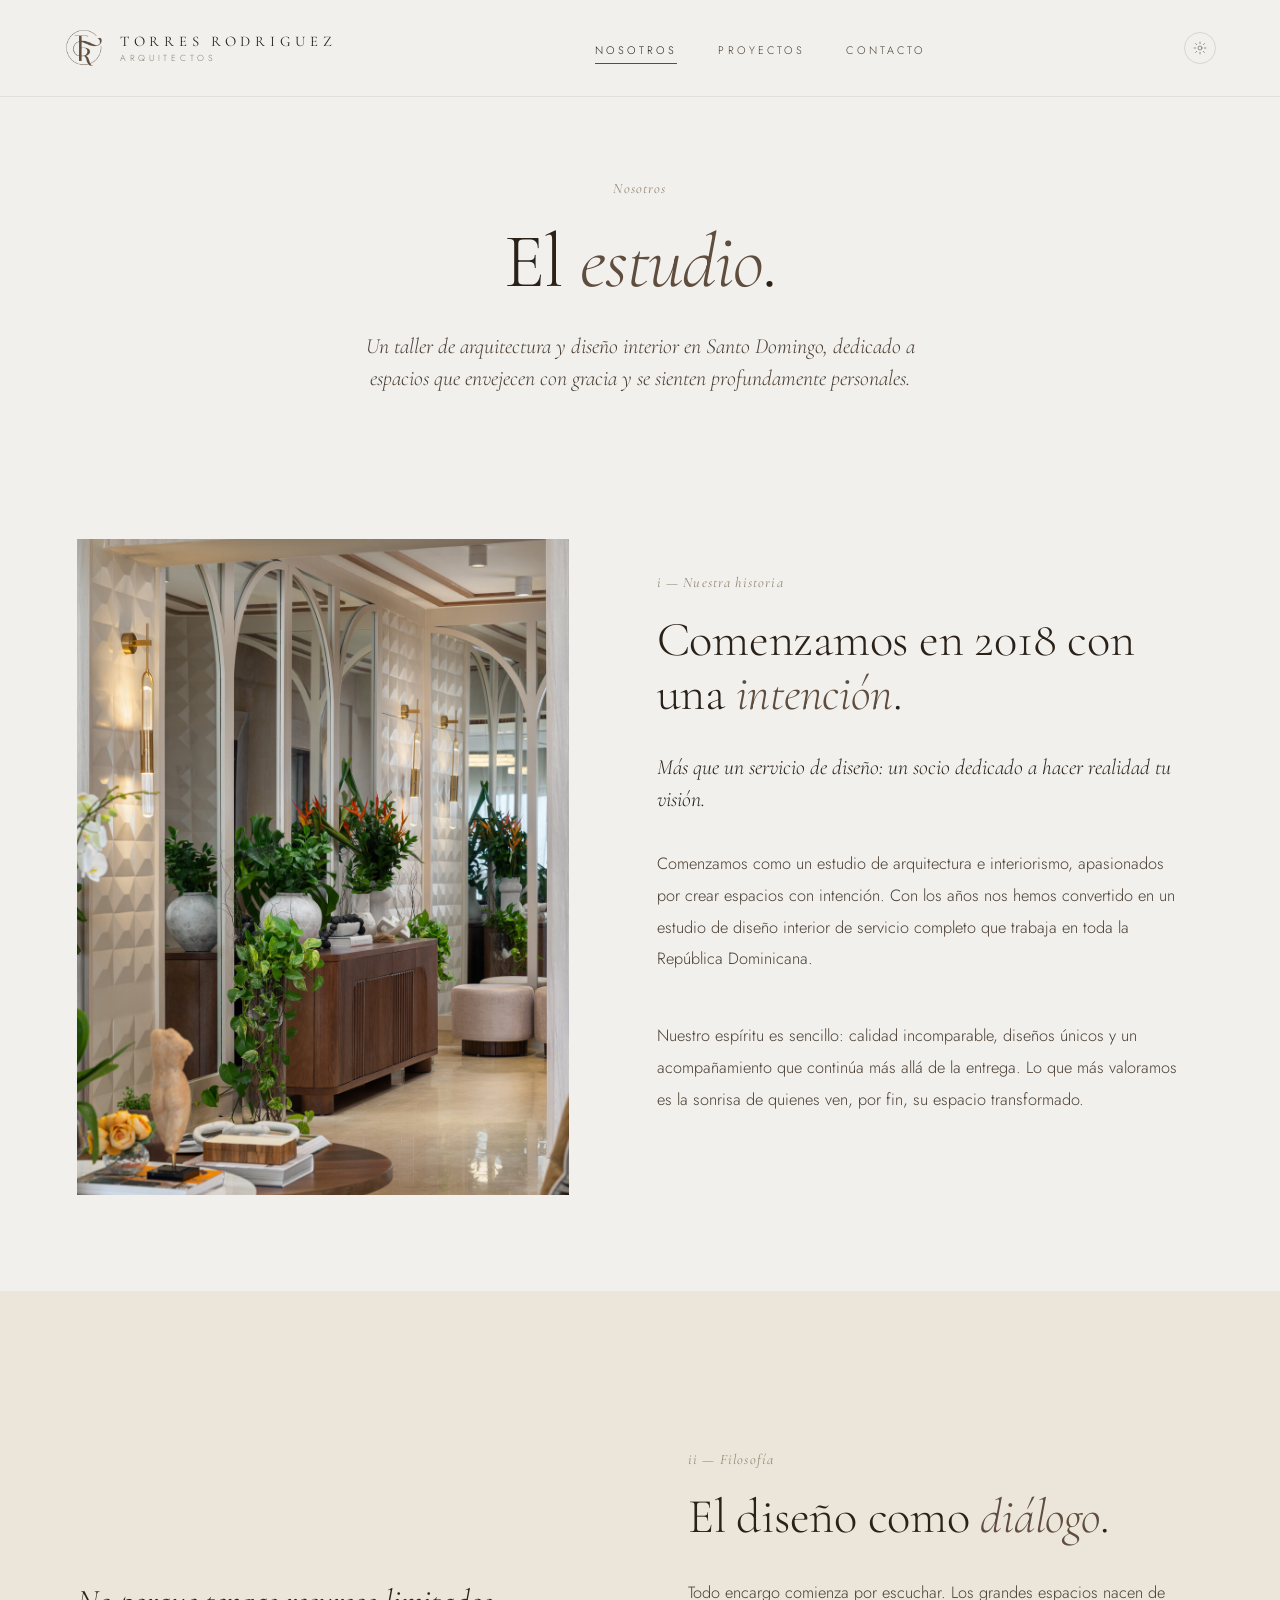
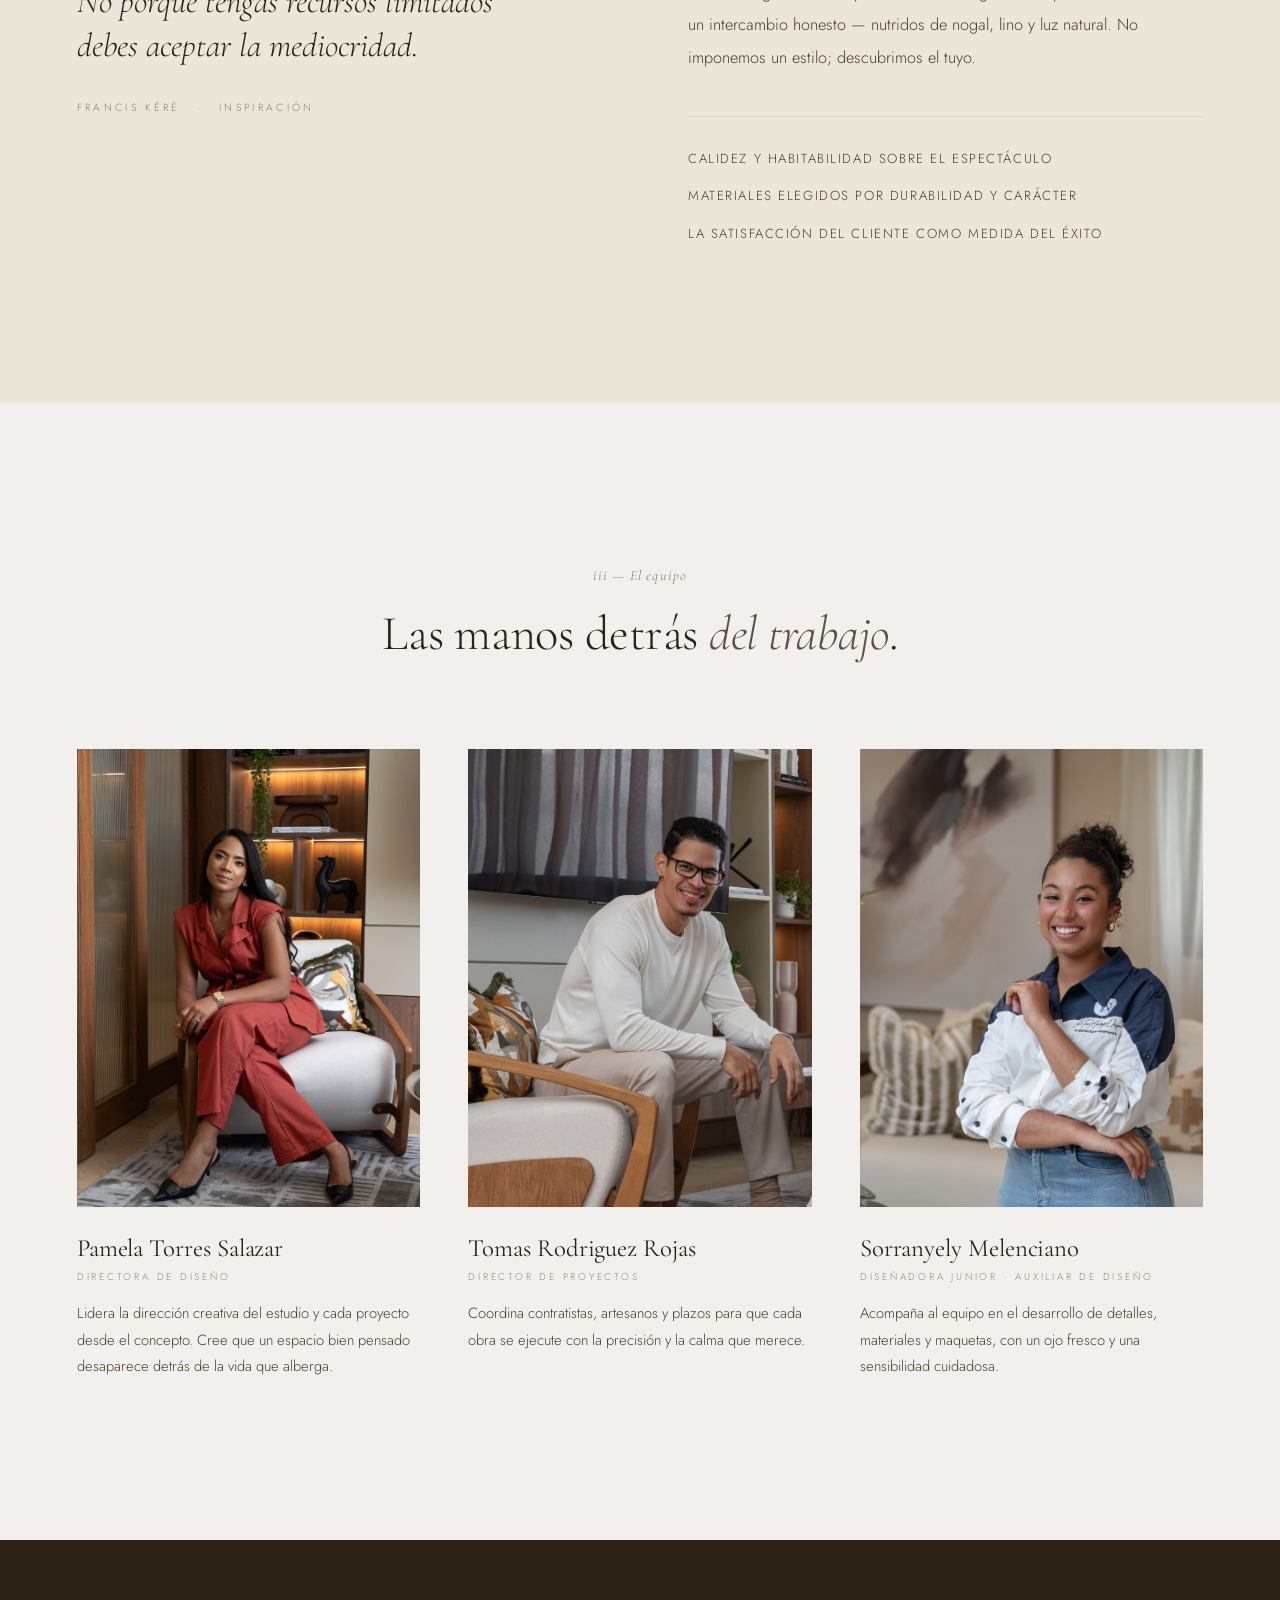
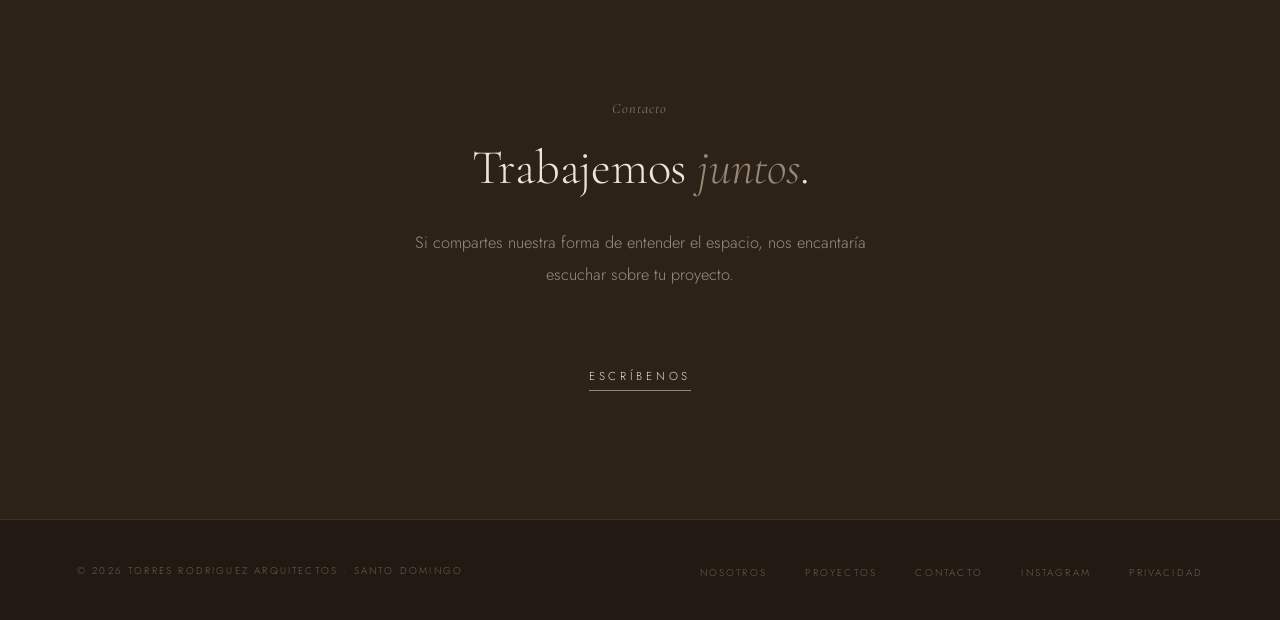
==== about.html @ c77a3dea "Sync about philosophy section with home version Co-Authored-By: Claude Sonnet 4.6 <noreply@anthropic" ====
<!DOCTYPE html>
<html lang="es">
<head>
<meta charset="UTF-8">
<meta name="viewport" content="width=device-width, initial-scale=1.0">
<link rel="icon" href="favicon.ico" sizes="any">
<link rel="icon" type="image/png" sizes="32x32" href="assets/img/favicon-32.png">
<link rel="icon" type="image/png" sizes="16x16" href="assets/img/favicon-16.png">
<link rel="apple-touch-icon" href="assets/img/apple-touch-icon.png">
<title>Nosotros — Torres Rodriguez Arquitectos | Estudio de Arquitectura e Interiorismo en Santo Domingo</title>
<meta name="description" content="Conoce a Torres Rodriguez Arquitectos: estudio de arquitectura, interiorismo y remodelación de servicio completo en Santo Domingo, fundado en 2018.">
<meta name="keywords" content="torres rodriguez arquitectos, estudio de arquitectura, equipo de diseño, arquitectos santo domingo, interiorismo, nosotros, sobre nosotros">
<link rel="preconnect" href="https://fonts.googleapis.com">
<link rel="preconnect" href="https://fonts.gstatic.com" crossorigin>
<link href="https://fonts.googleapis.com/css2?family=Cormorant+Garamond:ital,wght@0,300;0,400;1,300;1,400&family=Jost:wght@300;400&display=swap" rel="stylesheet">
<link rel="canonical" href="https://ptorres.vercel.app/about.html">
<meta name="author" content="Torres Rodriguez Arquitectos">
<meta name="theme-color" content="#F2F0ED" media="(prefers-color-scheme: light)">
<meta name="theme-color" content="#1E1812" media="(prefers-color-scheme: dark)">
<!-- Open Graph -->
<meta property="og:type" content="website">
<meta property="og:site_name" content="Torres Rodriguez Arquitectos">
<meta property="og:locale" content="es_DO">
<meta property="og:title" content="Nosotros — Torres Rodriguez Arquitectos | Estudio de Arquitectura e Interiorismo en Santo Domingo">
<meta property="og:description" content="Conoce a Torres Rodriguez Arquitectos: estudio de arquitectura, interiorismo y remodelación de servicio completo en Santo Domingo, fundado en 2018.">
<meta property="og:url" content="https://ptorres.vercel.app/about.html">
<meta property="og:image" content="https://ptorres.vercel.app/assets/img/og-image.png">
<meta property="og:image:width" content="1200">
<meta property="og:image:height" content="630">
<meta property="og:image:alt" content="Torres Rodriguez Arquitectos — Arquitectura & Diseño Interior">
<!-- Twitter -->
<meta name="twitter:card" content="summary_large_image">
<meta name="twitter:title" content="Nosotros — Torres Rodriguez Arquitectos | Estudio de Arquitectura e Interiorismo en Santo Domingo">
<meta name="twitter:description" content="Conoce a Torres Rodriguez Arquitectos: estudio de arquitectura, interiorismo y remodelación de servicio completo en Santo Domingo, fundado en 2018.">
<meta name="twitter:image" content="https://ptorres.vercel.app/assets/img/og-image.png">
<link rel="stylesheet" href="assets/css/styles.css">
</head>
<body>

<nav>
  <button class="nav-hamburger" id="navToggle" aria-label="Abrir menú" aria-expanded="false" type="button"><span></span><span></span><span></span></button>
  <a href="index.html" class="nav-logo" aria-label="Torres Rodriguez Arquitectos — Inicio">
    <span class="logo-mark" aria-hidden="true"></span>
    <span class="logo-text">
      Torres Rodriguez
      <span class="logo-text-sub">Arquitectos</span>
    </span>
  </a>
  <ul class="nav-links">
    <li><a href="about.html" class="is-active">Nosotros</a></li>
    <li><a href="gallery.html">Proyectos</a></li>
    <li><a href="contact.html">Contacto</a></li>
  </ul>
  <div class="nav-right">
    <button class="theme-toggle" id="themeToggle" aria-label="Cambiar tema" type="button">
      <svg class="icon-sun" viewBox="0 0 24 24" aria-hidden="true">
        <circle cx="12" cy="12" r="3.4"/>
        <line x1="12" y1="2" x2="12" y2="4.5"/>
        <line x1="12" y1="19.5" x2="12" y2="22"/>
        <line x1="4.5" y1="4.5" x2="6.3" y2="6.3"/>
        <line x1="17.7" y1="17.7" x2="19.5" y2="19.5"/>
        <line x1="2" y1="12" x2="4.5" y2="12"/>
        <line x1="19.5" y1="12" x2="22" y2="12"/>
        <line x1="4.5" y1="19.5" x2="6.3" y2="17.7"/>
        <line x1="17.7" y1="6.3" x2="19.5" y2="4.5"/>
      </svg>
      <svg class="icon-moon" viewBox="0 0 24 24" aria-hidden="true">
        <path d="M21 12.6A8.5 8.5 0 1 1 11.4 3 6.6 6.6 0 0 0 21 12.6z"/>
      </svg>
    </button>
  </div>
</nav>
<div class="nav-mobile" id="navMobile" aria-hidden="true">
  <ul class="nav-mobile-links">
    <li><a href="about.html" class="is-active">Nosotros</a></li>
    <li><a href="gallery.html">Proyectos</a></li>
    <li><a href="contact.html">Contacto</a></li>
  </ul>
</div>

<header class="page-hero">
  <div class="page-hero-inner">
    <span class="section-index">Nosotros</span>
    <h1 class="page-hero-title">El <em>estudio</em>.</h1>
    <p class="page-hero-sub">
      Un taller de arquitectura y diseño interior en Santo Domingo, dedicado a
      espacios que envejecen con gracia y se sienten profundamente personales.
    </p>
  </div>
</header>

<section class="about">
  <div class="about-grid">
    <div class="about-visual reveal">
      <img class="about-visual-img" src="assets/img/projects/merlot/02-foyer.jpg"
           alt="Proyecto Gran Merlot — foyer, Torres Rodriguez Arquitectos"
           loading="lazy" width="1066" height="1600">
    </div>
    <div class="about-text reveal reveal-d1">
      <span class="section-index">i — Nuestra historia</span>
      <h2 class="section-title">Comenzamos en 2018 con una <em>intención</em>.</h2>
      <p class="about-lede">
        Más que un servicio de diseño: un socio dedicado a
        hacer realidad tu visión.
      </p>
      <p class="about-body">
        Comenzamos como un estudio de arquitectura e interiorismo, apasionados por
        crear espacios con intención. Con los años nos hemos convertido en un estudio
        de diseño interior de servicio completo que trabaja en toda la República Dominicana.
      </p>
      <p class="about-body">
        Nuestro espíritu es sencillo: calidad incomparable, diseños únicos y un
        acompañamiento que continúa más allá de la entrega. Lo que más valoramos
        es la sonrisa de quienes ven, por fin, su espacio transformado.
      </p>
    </div>
  </div>
</section>

<section class="philosophy" id="studio">
  <div class="reveal">
    <p class="quote">No porque tengas recursos limitados<br>debes aceptar la mediocridad.</p>
    <p class="quote-attr">Francis Kéré <span class="quote-attr-sep">·</span> Inspiración</p>
  </div>
  <div class="reveal reveal-d1">
    <span class="section-index">ii — Filosofía</span>
    <h2 class="section-title">El diseño como <em>diálogo</em>.</h2>
    <p class="phil-text" style="margin-top: 2rem;">
      Todo encargo comienza por escuchar. Los grandes espacios nacen de un intercambio
      honesto — nutridos de nogal, lino y luz natural. No imponemos un estilo; descubrimos el tuyo.
    </p>
    <div class="values">
      <span class="value">Calidez y habitabilidad sobre el espectáculo</span>
      <span class="value">Materiales elegidos por durabilidad y carácter</span>
      <span class="value">La satisfacción del cliente como medida del éxito</span>
    </div>
  </div>
</section>

<section class="team">
  <div class="team-head reveal">
    <span class="section-index">iii — El equipo</span>
    <h2 class="section-title">Las manos detrás <em>del trabajo</em>.</h2>
  </div>
  <div class="team-grid">
    <div class="team-member reveal">
      <div class="team-photo">
        <div class="team-photo-img" style="background-image: url('assets/img/team-portrait.jpg');"></div>
      </div>
      <h3 class="team-name">Pamela Torres Salazar</h3>
      <p class="team-role">Directora de Diseño</p>
      <p class="team-bio">
        Lidera la dirección creativa del estudio y cada proyecto desde el concepto.
        Cree que un espacio bien pensado desaparece detrás de la vida que alberga.
      </p>
    </div>
    <div class="team-member reveal reveal-d1">
      <div class="team-photo">
        <div class="team-photo-img" style="background-image: url('assets/img/team-portrait2.jpg');"></div>
      </div>
      <h3 class="team-name">Tomas Rodriguez Rojas</h3>
      <p class="team-role">Director de Proyectos</p>
      <p class="team-bio">
        Coordina contratistas, artesanos y plazos para que cada obra se ejecute con
        la precisión y la calma que merece.
      </p>
    </div>
    <div class="team-member reveal reveal-d2">
      <div class="team-photo">
        <div class="team-photo-img" style="background-image: url('assets/img/team-portrait3.jpg');"></div>
      </div>
      <h3 class="team-name">Sorranyely Melenciano</h3>
      <p class="team-role">Diseñadora Junior · Auxiliar de Diseño</p>
      <p class="team-bio">
        Acompaña al equipo en el desarrollo de detalles, materiales y maquetas,
        con un ojo fresco y una sensibilidad cuidadosa.
      </p>
    </div>
  </div>
</section>

<section class="contact">
  <span class="section-index reveal">Contacto</span>
  <h2 class="section-title reveal">Trabajemos <em>juntos</em>.</h2>
  <p class="contact-sub reveal reveal-d1">
    Si compartes nuestra forma de entender el espacio, nos encantaría escuchar
    sobre tu proyecto.
  </p>
  <a href="contact.html" class="link-underline reveal reveal-d2">Escríbenos</a>
</section>

<footer>
  <p>© 2026 Torres Rodriguez Arquitectos · Santo Domingo</p>
  <ul class="footer-links">
    <li><a href="about.html">Nosotros</a></li>
    <li><a href="gallery.html">Proyectos</a></li>
    <li><a href="contact.html">Contacto</a></li>
    <li><a href="https://instagram.com/ptorres.rodriguez" target="_blank" rel="noopener">Instagram</a></li>
    <li><a href="privacy.html">Privacidad</a></li>
  </ul>
</footer>

<script src="assets/js/main.js"></script>
</body>
</html>
---- assets/css/styles.css ----
*, *::before, *::after { box-sizing: border-box; margin: 0; padding: 0; }

/* ──────────────────────────────────────────────
   PALETTE — extracted from brand sheet
   #F2F0ED cream · #CDBEA8 lt beige · #968774 taupe · #5F4D3E walnut
   ────────────────────────────────────────────── */
:root {
  --bg:            #F2F0ED;
  --bg-2:          #ECE6DA;
  --bg-3:          #E5DCCB;
  --bg-dark:       #2C2218;
  --bg-dark-2:     #221A12;
  --surface:       #CDBEA8;
  --accent:        #5F4D3E;
  --accent-mid:    #968774;
  --accent-deep:   #3F3327;
  --text:          #2A2118;
  --text-soft:     #4A3D30;
  --text-muted:    #8B7E6B;
  --hairline:      rgba(95, 77, 62, 0.10);
  --hairline-2:    rgba(95, 77, 62, 0.18);
  --hairline-dk:   rgba(205, 190, 168, 0.14);
  --nav-bg:        rgba(242, 240, 237, 0.86);
  --logo-mark:     url([data-uri]);
}

/* Forced overrides via toggle */
[data-theme="dark"] {
  --bg:            #1E1812;
  --bg-2:          #251E17;
  --bg-3:          #2C241B;
  --bg-dark:       #14100B;
  --bg-dark-2:     #1A1510;
  --surface:       #3D3022;
  --accent:        #CDBEA8;
  --accent-mid:    #968774;
  --accent-deep:   #DCCEB6;
  --text:          #EFEAE0;
  --text-soft:     #D4C5AE;
  --text-muted:    #968774;
  --hairline:      rgba(205, 190, 168, 0.10);
  --hairline-2:    rgba(205, 190, 168, 0.22);
  --hairline-dk:   rgba(205, 190, 168, 0.10);
  --nav-bg:        rgba(30, 24, 18, 0.86);
}
[data-theme="light"] {
  --bg:            #F2F0ED;
  --bg-2:          #ECE6DA;
  --bg-3:          #E5DCCB;
  --bg-dark:       #2C2218;
  --bg-dark-2:     #221A12;
  --surface:       #CDBEA8;
  --accent:        #5F4D3E;
  --accent-mid:    #968774;
  --accent-deep:   #3F3327;
  --text:          #2A2118;
  --text-soft:     #4A3D30;
  --text-muted:    #8B7E6B;
  --hairline:      rgba(95, 77, 62, 0.10);
  --hairline-2:    rgba(95, 77, 62, 0.18);
  --hairline-dk:   rgba(205, 190, 168, 0.14);
  --nav-bg:        rgba(242, 240, 237, 0.86);
}

html { scroll-behavior: smooth; }
body {
  font-family: 'Jost', sans-serif;
  background: var(--bg);
  color: var(--text);
  font-weight: 300;
  -webkit-font-smoothing: antialiased;
  overflow-x: hidden;
  transition: background 0.6s ease, color 0.6s ease;
}
::selection { background: var(--accent); color: var(--bg); }
img { display: block; max-width: 100%; }

/* ────────── NAV ────────── */
nav {
  position: fixed; top: 0; left: 0; right: 0; z-index: 100;
  display: flex; align-items: center; justify-content: space-between;
  padding: 1.75rem 4rem;
  background: var(--nav-bg);
  backdrop-filter: blur(20px); -webkit-backdrop-filter: blur(20px);
  border-bottom: 1px solid var(--hairline);
  animation: fadeDown 0.9s 0.1s ease both;
  transition: background 0.6s ease, border-color 0.6s ease;
}
@keyframes fadeDown { from { opacity:0; transform:translateY(-12px);} to { opacity:1; transform:none;} }

.nav-logo { display: flex; align-items: center; gap: 1rem; text-decoration: none; color: inherit; }
.logo-mark {
  width: 40px; height: 40px; flex-shrink: 0;
  background-color: var(--accent);
  -webkit-mask: var(--logo-mark) center / contain no-repeat;
          mask: var(--logo-mark) center / contain no-repeat;
  transition: background-color 0.6s ease;
}
.logo-text {
  display: flex; flex-direction: column;
  font-family: 'Cormorant Garamond', serif;
  font-size: 0.92rem; font-weight: 400;
  letter-spacing: 0.32em; text-transform: uppercase;
  color: var(--text); line-height: 1.25;
}
.logo-text-sub {
  font-family: 'Jost', sans-serif;
  font-size: 0.55rem; font-weight: 300;
  letter-spacing: 0.42em; color: var(--text-muted);
  margin-top: 0.18rem;
}

.nav-links { display: flex; gap: 2.6rem; list-style: none; }
.nav-links a {
  font-size: 0.68rem; letter-spacing: 0.28em; text-transform: uppercase;
  color: var(--text-soft); text-decoration: none; font-weight: 300;
  position: relative; transition: color 0.3s;
}
.nav-links a::after {
  content: ''; position: absolute; left: 0; right: 0; bottom: -6px;
  height: 1px; background: var(--accent);
  transform: scaleX(0); transform-origin: left;
  transition: transform 0.4s ease;
}
.nav-links a:hover { color: var(--text); }
.nav-links a:hover::after { transform: scaleX(1); }
.nav-links a.is-active { color: var(--text); }
.nav-links a.is-active::after { transform: scaleX(1); }

.nav-right { display: flex; align-items: center; gap: 1.25rem; }

/* Mobile hamburger */
.nav-hamburger {
  display: none;
  background: none; border: none; cursor: pointer; padding: 0;
  width: 20px; height: 13px;
  flex-direction: column; justify-content: space-between;
  flex-shrink: 0;
}
.nav-hamburger span {
  display: block; width: 100%; height: 1px;
  background: var(--text-muted);
  transition: transform 0.35s ease, opacity 0.25s ease;
  transform-origin: center;
}
.nav-hamburger.is-open span:nth-child(1) { transform: translateY(6px) rotate(45deg); }
.nav-hamburger.is-open span:nth-child(2) { opacity: 0; transform: scaleX(0); }
.nav-hamburger.is-open span:nth-child(3) { transform: translateY(-6px) rotate(-45deg); }

/* Mobile nav drawer */
.nav-mobile {
  position: fixed; top: 0; left: 0; bottom: 0;
  width: min(240px, 76vw);
  z-index: 99;
  background: var(--bg);
  display: flex; flex-direction: column;
  justify-content: center;
  padding: 3.5rem 2.5rem;
  transform: translateX(-100%);
  transition: transform 0.4s cubic-bezier(0.4, 0, 0.2, 1), background 0.6s ease;
  border-right: 1px solid var(--hairline);
}
.nav-mobile.is-open { transform: translateX(0); }
.nav-backdrop {
  position: fixed; inset: 0; z-index: 98;
  background: rgba(42, 33, 24, 0.32);
  opacity: 0; pointer-events: none;
  transition: opacity 0.4s ease;
}
.nav-backdrop.is-open { opacity: 1; pointer-events: all; }
.nav-mobile-links {
  list-style: none; padding: 0; margin: 0;
  display: flex; flex-direction: column; gap: 1.6rem;
}
.nav-mobile-links a {
  font-family: 'Cormorant Garamond', serif;
  font-size: clamp(1.3rem, 5.5vw, 1.55rem);
  font-weight: 300; font-style: italic;
  color: var(--text); text-decoration: none;
  letter-spacing: 0.01em;
  transition: color 0.3s;
}
.nav-mobile-links a:hover,
.nav-mobile-links a.is-active { color: var(--accent); }

/* Theme toggle */
.theme-toggle {
  width: 32px; height: 32px; border-radius: 50%;
  border: 1px solid var(--hairline-2);
  background: transparent; cursor: pointer;
  display: flex; align-items: center; justify-content: center;
  color: var(--text-muted); transition: color 0.25s, border-color 0.25s, background 0.25s;
}
.theme-toggle:hover { color: var(--text); border-color: var(--accent-mid); }
.theme-toggle svg { width: 14px; height: 14px; fill: none; stroke: currentColor; stroke-width: 1.5; stroke-linecap: round; stroke-linejoin: round; }
.icon-moon { display: none; }
[data-theme="dark"] .icon-sun { display: none; }
[data-theme="dark"] .icon-moon { display: block; }

/* ────────── HERO (home) ────────── */
.hero {
  min-height: 100vh;
  position: relative;
  display: flex; align-items: center; justify-content: center;
  padding: 110px 6vw 6rem;
  margin-bottom: 5rem;
  background:
    linear-gradient(180deg, rgba(32, 22, 14, 0.38) 0%, rgba(32, 22, 14, 0.50) 55%, rgba(20, 14, 8, 0.65) 100%),
    url('../img/hero.jpg') center / cover no-repeat;
  text-align: center;
  overflow: hidden;
}
[data-theme="dark"] .hero {
  background:
    linear-gradient(180deg, rgba(15, 10, 5, 0.55) 0%, rgba(15, 10, 5, 0.65) 55%, rgba(10, 7, 4, 0.75) 100%),
    url('../img/hero.jpg') center / cover no-repeat;
}

.hero-content {
  position: relative; z-index: 2;
  max-width: 920px;
  animation: fadeUp 1.1s 0.35s ease both;
}
@keyframes fadeUp { from { opacity:0; transform:translateY(24px);} to { opacity:1; transform:none;} }

.hero-eyebrow {
  font-family: 'Jost', sans-serif;
  font-size: 0.7rem; letter-spacing: 0.46em; text-transform: uppercase;
  color: rgba(244, 232, 210, 0.78); margin-bottom: 3rem; font-weight: 300;
}

.hero-name {
  font-family: 'Cormorant Garamond', serif;
  font-size: clamp(3.4rem, 8vw, 7.8rem);
  font-weight: 300; line-height: 0.96;
  letter-spacing: -0.018em;
  color: #F2E8D6;
  margin-bottom: 2.6rem;
  text-shadow: 0 2px 30px rgba(0,0,0,0.22);
}
.hero-name em { font-style: italic; font-weight: 300; color: #E5D2B0; }

.hero-tagline {
  font-family: 'Cormorant Garamond', serif;
  font-style: italic; font-weight: 300;
  font-size: clamp(1.2rem, 1.8vw, 1.55rem);
  color: rgba(244, 232, 210, 0.92);
  line-height: 1.5;
  max-width: 600px;
  margin: 0 auto 3.4rem;
}

.hero-actions { display: flex; justify-content: center; }
.link-underline {
  font-size: 0.72rem; letter-spacing: 0.32em; text-transform: uppercase;
  color: var(--text); text-decoration: none; font-weight: 300;
  padding-bottom: 0.4rem;
  border-bottom: 1px solid var(--accent);
  transition: color 0.3s, border-color 0.3s, letter-spacing 0.3s;
  display: inline-block;
}
.link-underline:hover { color: var(--accent); letter-spacing: 0.36em; }

.hero .link-underline {
  color: #F2E8D6;
  border-bottom-color: #C9A878;
}
.hero .link-underline:hover {
  color: #E5D2B0;
  border-bottom-color: #E5D2B0;
}

.hero-scroll {
  position: absolute; bottom: 2.6rem; left: 0; right: 0;
  display: flex; flex-direction: column;
  align-items: center; gap: 1rem;
  animation: fadeUp 1.4s 1.4s ease both;
  z-index: 2;
}
.hero-scroll-label {
  font-family: 'Jost', sans-serif;
  font-size: 0.58rem; letter-spacing: 0.32em; text-transform: uppercase;
  color: rgba(244, 232, 210, 0.72); font-weight: 300;
}
.hero-scroll-line {
  width: 1px; height: 44px;
  background: rgba(244, 232, 210, 0.55);
  transform-origin: top;
  animation: scrollPulse 2.4s ease-in-out infinite;
}
@keyframes scrollPulse {
  0%, 100% { transform: scaleY(0.45); opacity: 0.3; }
  50%      { transform: scaleY(1);    opacity: 0.7; }
}

/* ────────── PAGE HERO (sub-pages) ────────── */
.page-hero {
  padding: 11rem 6vw 4rem;
  text-align: center;
  background: var(--bg);
  transition: background 0.6s ease;
}
.page-hero-inner {
  max-width: 780px; margin: 0 auto;
  animation: fadeUp 1s 0.15s ease both;
}
.page-hero .section-index { display: inline-block; margin-bottom: 1.6rem; }
.page-hero-title {
  font-family: 'Cormorant Garamond', serif;
  font-size: clamp(2.8rem, 6vw, 5rem);
  font-weight: 300; line-height: 1.02;
  letter-spacing: -0.015em; color: var(--text);
}
.page-hero-title em { font-style: italic; color: var(--accent); }
.page-hero-sub {
  font-family: 'Cormorant Garamond', serif;
  font-style: italic; font-weight: 300;
  font-size: clamp(1.15rem, 1.7vw, 1.45rem);
  color: var(--text-soft); line-height: 1.5;
  max-width: 580px; margin: 1.8rem auto 0;
}

/* ────────── SHARED ────────── */
.section-head { margin-bottom: 6rem; max-width: 720px; }
.section-title {
  font-family: 'Cormorant Garamond', serif;
  font-size: clamp(2.2rem, 3.8vw, 3.4rem);
  font-weight: 300; line-height: 1.12;
  color: var(--text); letter-spacing: -0.005em;
}
.section-title em { font-style: italic; color: var(--accent); }
.section-lede {
  font-size: 1.02rem; line-height: 1.95;
  color: var(--text-soft); font-weight: 300;
  max-width: 520px; margin-top: 1.8rem;
}
.section-index {
  font-family: 'Cormorant Garamond', serif;
  font-size: 0.9rem; font-weight: 400; font-style: italic;
  color: var(--accent-mid); letter-spacing: 0.08em;
  margin-bottom: 1.4rem; display: block;
}

/* ────────── ABOUT / NOSOTROS ────────── */
.about {
  padding: 5rem 6vw 6rem;
  background: var(--bg);
  transition: background 0.6s ease;
}
.about-grid {
  display: grid;
  grid-template-columns: 0.9fr 1fr;
  gap: 5.5rem;
  align-items: center;
  max-width: 1240px;
  margin: 0 auto;
}
.about-visual {
  width: 100%; aspect-ratio: 3 / 4;
  overflow: hidden;
  background: var(--bg-3);
  position: relative;
}
.about-visual-img {
  position: absolute; inset: 0;
  width: 100%; height: 100%;
  object-fit: cover; object-position: center;
  transition: transform 1.4s cubic-bezier(0.2, 0.7, 0.2, 1);
}
.about-visual:hover .about-visual-img { transform: scale(1.04); }

.about-text { max-width: 520px; }
.about-lede {
  font-family: 'Cormorant Garamond', serif;
  font-size: clamp(1.25rem, 1.7vw, 1.5rem);
  font-style: italic; font-weight: 300;
  color: var(--text);
  line-height: 1.5;
  margin: 1.8rem 0 2rem;
}
.about-body {
  font-size: 1.02rem; line-height: 1.95;
  color: var(--text-soft);
  font-weight: 300;
  margin-bottom: 2.8rem;
}

/* ────────── PORTFOLIO ────────── */
.portfolio {
  padding: 6rem 6vw 10rem;
  background: var(--bg);
  transition: background 0.6s ease;
}
.portfolio-head {
  display: flex; align-items: flex-end; justify-content: space-between;
  gap: 2rem; max-width: 1400px; margin: 0 auto 4rem;
}
.portfolio-head .section-title { max-width: 540px; }

.portfolio-grid {
  display: grid; grid-template-columns: repeat(6, 1fr);
  gap: 3rem 2rem;
  max-width: 1400px; margin: 0 auto;
}
.project { grid-column: span 3; }
.project.is-feature { grid-column: span 6; }
.project.is-feature .project-img { aspect-ratio: 16 / 7; }
.project.span-2 { grid-column: span 2; }
.project.span-2 .project-img { aspect-ratio: 4 / 5; }

.project-link { display: block; text-decoration: none; color: inherit; cursor: pointer; }
.project-img {
  width: 100%; aspect-ratio: 4 / 5;
  background: var(--surface);
  overflow: hidden; position: relative;
}
.project-img img {
  position: absolute; inset: 0;
  width: 100%; height: 100%;
  object-fit: cover; object-position: center;
  display: block;
  filter: saturate(0.92);
  transition: filter 0.7s ease, transform 0.9s cubic-bezier(0.2, 0.7, 0.2, 1);
}
.project-link:hover .project-img img { filter: saturate(1.08); transform: scale(1.025); }
.project-count {
  position: absolute; bottom: 1rem; right: 1rem;
  font-family: 'Jost', sans-serif;
  font-size: 0.58rem; letter-spacing: 0.22em; text-transform: uppercase;
  background: rgba(42, 33, 24, 0.62); color: rgba(242, 240, 237, 0.92);
  padding: 0.28em 0.75em; backdrop-filter: blur(6px);
  pointer-events: none;
}

.project-meta {
  display: flex; align-items: baseline; justify-content: space-between;
  gap: 1.5rem; margin-top: 1.4rem;
  padding-top: 1.1rem;
  border-top: 1px solid var(--hairline);
  transition: border-color 0.35s;
}
.project-link:hover .project-meta { border-top-color: var(--accent); }
.project-name {
  font-family: 'Cormorant Garamond', serif;
  font-size: 1.4rem; font-weight: 400;
  color: var(--text); letter-spacing: -0.002em;
}
.project-tag {
  font-size: 0.64rem; letter-spacing: 0.32em; text-transform: uppercase;
  color: var(--text-muted); font-weight: 300; white-space: nowrap;
  text-align: right;
}
.project-loc::before { content: ' · '; }

/* ────────── LIGHTBOX ────────── */
.lightbox {
  position: fixed; inset: 0; z-index: 900;
  background: rgba(26, 20, 14, 0.96);
  display: flex; align-items: center; justify-content: center;
  opacity: 0; pointer-events: none;
  transition: opacity 0.3s ease;
}
.lightbox.is-open { opacity: 1; pointer-events: all; }
.lb-img-wrap {
  max-width: 88vw; max-height: 82vh;
  display: flex; align-items: center; justify-content: center;
}
.lb-img {
  max-width: 88vw; max-height: 82vh;
  object-fit: contain; display: block;
  user-select: none;
}
.lb-close {
  position: absolute; top: 1.5rem; right: 2rem;
  background: none; border: none; cursor: pointer;
  color: rgba(242, 240, 237, 0.7); font-size: 2rem; line-height: 1;
  transition: color 0.2s; padding: 0.4rem;
}
.lb-close:hover { color: var(--bg); }
.lb-prev, .lb-next {
  position: absolute; top: 50%; transform: translateY(-50%);
  background: none; border: none; cursor: pointer;
  color: rgba(242, 240, 237, 0.55);
  font-size: 2.6rem; line-height: 1; padding: 1rem;
  transition: color 0.2s;
}
.lb-prev { left: 1rem; }
.lb-next { right: 1rem; }
.lb-prev:hover, .lb-next:hover { color: var(--bg); }
.lb-bar {
  position: absolute; bottom: 2rem; left: 0; right: 0;
  text-align: center;
  font-family: 'Jost', sans-serif;
  font-size: 0.62rem; letter-spacing: 0.28em; text-transform: uppercase;
  color: rgba(242, 240, 237, 0.5);
  display: flex; justify-content: center; align-items: center; gap: 2rem;
}
.lb-project { color: rgba(242, 240, 237, 0.75); }

.portfolio-foot { margin-top: 5rem; display: flex; justify-content: flex-end; }

/* ────────── GALLERY (dedicated page) ────────── */
.gallery {
  padding: 4rem 6vw 11rem;
  background: var(--bg);
  transition: background 0.6s ease;
}
.gallery-grid {
  display: grid; grid-template-columns: repeat(6, 1fr);
  gap: 3.5rem 2.5rem;
  max-width: 1400px; margin: 0 auto;
}

/* ────────── PHILOSOPHY ────────── */
.philosophy {
  padding: 10rem 6vw;
  background: var(--bg-2);
  display: grid; grid-template-columns: 1fr 1fr;
  gap: 6rem; align-items: center;
  transition: background 0.6s ease;
}
.quote {
  font-family: 'Cormorant Garamond', serif;
  font-size: clamp(1.6rem, 2.6vw, 2.3rem);
  font-weight: 300; font-style: italic;
  line-height: 1.32; color: var(--text);
  margin-bottom: 2rem;
  max-width: 700px;
  text-wrap: balance;
}
.quote-attr {
  font-size: 0.65rem; letter-spacing: 0.32em; text-transform: uppercase;
  color: var(--text-muted); font-weight: 300;
}
.quote-attr-sep { color: var(--accent-mid); margin: 0 0.6rem; }

.phil-text {
  font-size: 1.02rem; line-height: 2; color: var(--text-soft);
  font-weight: 300; margin-bottom: 1.4rem; max-width: 480px;
}
.phil-text em { font-style: italic; color: var(--accent); font-weight: 400; }

.values {
  margin-top: 2.6rem; padding-top: 2rem;
  border-top: 1px solid var(--hairline);
  display: flex; flex-direction: column; gap: 1.1rem;
}
.value {
  font-size: 0.82rem; letter-spacing: 0.12em; text-transform: uppercase;
  color: var(--text-soft); font-weight: 300; line-height: 1.5;
}

/* ────────── TEAM ────────── */
.team {
  padding: 10rem 6vw;
  background: var(--bg);
  transition: background 0.6s ease;
}
.team-head { text-align: center; max-width: 680px; margin: 0 auto 5.5rem; }
.team-head .section-index { display: inline-block; }
.team-grid {
  display: grid; grid-template-columns: repeat(3, 1fr);
  gap: 3.5rem 3rem; max-width: 1180px; margin: 0 auto;
}
.team-member { text-align: left; }
.team-photo {
  width: 100%; aspect-ratio: 3 / 4;
  overflow: hidden; position: relative;
  background: var(--bg-3); margin-bottom: 1.6rem;
}
.team-photo-img {
  position: absolute; inset: 0;
  background-size: cover; background-position: center;
  transition: transform 1.2s cubic-bezier(0.2, 0.7, 0.2, 1);
}
.team-member:hover .team-photo-img { transform: scale(1.045); }
.team-name {
  font-family: 'Cormorant Garamond', serif;
  font-size: 1.55rem; font-weight: 400; color: var(--text);
  letter-spacing: -0.003em; margin-bottom: 0.4rem;
}
.team-role {
  font-size: 0.62rem; letter-spacing: 0.28em; text-transform: uppercase;
  color: var(--accent-mid); font-weight: 300; margin-bottom: 1rem;
}
.team-bio {
  font-size: 0.92rem; line-height: 1.8; color: var(--text-soft);
  font-weight: 300; max-width: 340px;
}

/* ────────── INSTAGRAM ────────── */
.insta {
  padding: 9rem 6vw;
  background: var(--bg);
  transition: background 0.6s ease;
}
.insta-row {
  display: grid;
  grid-template-columns: 0.9fr 1.1fr;
  gap: 5.5rem;
  align-items: center;
  max-width: 1240px;
  margin: 0 auto;
}
.insta-copy { max-width: 440px; }
.insta-sub {
  font-size: 1.02rem; line-height: 1.85;
  color: var(--text-soft); font-weight: 300;
  margin: 1.6rem 0 2.4rem;
}
.insta-handle { color: var(--accent); font-style: italic; }
.insta-grid {
  display: grid;
  grid-template-columns: repeat(2, 1fr);
  gap: 0.9rem;
}
.insta-tile {
  display: block;
  aspect-ratio: 1 / 1;
  overflow: hidden;
  position: relative;
  background: var(--surface);
}
.insta-tile::before {
  content: ''; position: absolute; inset: 0;
  background: inherit;
  filter: saturate(0.92);
  transition: filter 0.6s ease, transform 0.8s cubic-bezier(0.2, 0.7, 0.2, 1);
}
.insta-tile::after {
  content: ''; position: absolute; inset: 0;
  background: rgba(42, 33, 24, 0); transition: background 0.4s;
}
.insta-tile:hover::before { filter: saturate(1.08); transform: scale(1.07); }
.insta-tile:hover::after { background: rgba(42, 33, 24, 0.18); }

.ig-1 { background: url('https://images.unsplash.com/photo-1598928387577-d49b6d399110?w=800&q=78&auto=format&fit=crop') center / cover no-repeat; }
.ig-2 { background: url('https://images.unsplash.com/photo-1643376452350-97eadd2c417f?w=800&q=78&auto=format&fit=crop') center / cover no-repeat; }
.ig-3 { background: url('https://images.unsplash.com/photo-1638885930125-85350348d266?w=800&q=78&auto=format&fit=crop') center / cover no-repeat; }
.ig-4 { background: url('https://images.unsplash.com/photo-1585418694458-dc80a5c20294?w=800&q=78&auto=format&fit=crop') center / cover no-repeat; }

/* ────────── CONTACT (home teaser, dark) ────────── */
.contact {
  padding: 10rem 6vw 8rem;
  background: var(--bg-dark); color: #E8DECB;
  text-align: center;
  transition: background 0.6s ease;
}
.contact .section-index { color: rgba(205, 190, 168, 0.55); margin-bottom: 1.5rem; }
.contact .section-title { color: #EDE5D2; max-width: 580px; margin: 0 auto; }
.contact .section-title em { color: var(--accent-mid); }

.contact-sub {
  font-size: 1.02rem; line-height: 1.95;
  color: rgba(205, 190, 168, 0.7); font-weight: 300;
  max-width: 480px; margin: 2rem auto 4.5rem;
}
.contact-details {
  display: flex; justify-content: center; gap: 5rem;
  margin-bottom: 5rem; flex-wrap: wrap;
}
.contact-detail-label {
  font-size: 0.6rem; letter-spacing: 0.32em; text-transform: uppercase;
  color: rgba(205, 190, 168, 0.55); font-weight: 300;
  margin-bottom: 0.7rem;
}
.contact-detail-val {
  font-family: 'Cormorant Garamond', serif;
  font-size: 1.25rem; font-weight: 400; color: #E0D4BA;
  letter-spacing: 0.005em;
}
.contact-detail-val a { color: inherit; text-decoration: none; border-bottom: 1px solid transparent; transition: border-color 0.3s; }
.contact-detail-val a:hover { border-bottom-color: var(--accent-mid); }

.contact .link-underline {
  color: #E8DECB; border-bottom-color: var(--accent-mid);
}
.contact .link-underline:hover { color: var(--accent-mid); }

/* ────────── CONTACT PAGE (form + info) ────────── */
.contact-page {
  padding: 4rem 6vw 9rem;
  background: var(--bg);
  transition: background 0.6s ease;
}
.contact-layout {
  display: grid; grid-template-columns: 1fr 1fr;
  gap: 6rem; max-width: 1240px; margin: 0 auto;
  align-items: start;
}

/* Info column */
.contact-info .section-index { display: block; }
.contact-info-title {
  font-family: 'Cormorant Garamond', serif;
  font-size: clamp(1.9rem, 3vw, 2.6rem);
  font-weight: 300; line-height: 1.12; color: var(--text);
  letter-spacing: -0.005em; margin-bottom: 1.6rem;
}
.contact-info-title em { font-style: italic; color: var(--accent); }
.contact-info-lede {
  font-size: 1.02rem; line-height: 1.95; color: var(--text-soft);
  font-weight: 300; max-width: 440px; margin-bottom: 3.2rem;
}
.info-list { display: flex; flex-direction: column; gap: 2rem; }
.info-item { display: block; }
.info-label {
  font-size: 0.6rem; letter-spacing: 0.32em; text-transform: uppercase;
  color: var(--text-muted); font-weight: 300; margin-bottom: 0.55rem;
}
.info-value {
  font-family: 'Cormorant Garamond', serif;
  font-size: 1.3rem; font-weight: 400; color: var(--text);
  letter-spacing: 0.003em; line-height: 1.4;
}
.info-value a {
  color: inherit; text-decoration: none;
  border-bottom: 1px solid transparent; transition: border-color 0.3s;
}
.info-value a:hover { border-bottom-color: var(--accent); }

.social-row {
  display: flex; gap: 1.5rem; margin-top: 3rem;
  padding-top: 2.4rem; border-top: 1px solid var(--hairline);
}
.social-link {
  width: 42px; height: 42px; border-radius: 50%;
  border: 1px solid var(--hairline-2);
  display: flex; align-items: center; justify-content: center;
  color: var(--text-muted);
  transition: color 0.3s, border-color 0.3s, transform 0.3s;
}
.social-link:hover { color: var(--accent); border-color: var(--accent-mid); transform: translateY(-2px); }
.social-link svg { width: 17px; height: 17px; fill: currentColor; }

/* Form column */
.contact-form-wrap {
  background: var(--bg-2);
  padding: 3.5rem;
  transition: background 0.6s ease;
}
.contact-form-title {
  font-family: 'Cormorant Garamond', serif;
  font-size: 1.6rem; font-weight: 400; color: var(--text);
  margin-bottom: 0.5rem;
}
.contact-form-note {
  font-size: 0.9rem; line-height: 1.7; color: var(--text-muted);
  font-weight: 300; margin-bottom: 2.8rem;
}
.field { position: relative; margin-bottom: 2.2rem; }
.field label {
  display: block;
  font-size: 0.6rem; letter-spacing: 0.28em; text-transform: uppercase;
  color: var(--text-muted); font-weight: 300; margin-bottom: 0.7rem;
}
.field input,
.field textarea,
.field select {
  width: 100%;
  background: transparent;
  border: none;
  border-bottom: 1px solid var(--hairline-2);
  padding: 0.6rem 0;
  font-family: 'Jost', sans-serif;
  font-size: 0.98rem; font-weight: 300;
  color: var(--text);
  transition: border-color 0.4s ease;
}
.field textarea { resize: vertical; min-height: 90px; line-height: 1.7; }
.field select { cursor: pointer; }
.field input::placeholder,
.field textarea::placeholder { color: var(--text-muted); opacity: 0.55; }
.field input:focus,
.field textarea:focus,
.field select:focus { outline: none; border-bottom-color: var(--accent); }
.field-row { display: grid; grid-template-columns: 1fr 1fr; gap: 1.6rem; }

.btn-submit {
  margin-top: 0.6rem;
  background: var(--accent);
  color: var(--bg);
  border: none; cursor: pointer;
  font-family: 'Jost', sans-serif;
  font-size: 0.7rem; letter-spacing: 0.28em; text-transform: uppercase;
  font-weight: 400;
  padding: 1.1rem 2.6rem;
  transition: background 0.35s ease, letter-spacing 0.35s ease, transform 0.2s ease;
}
.btn-submit:hover { background: var(--accent-deep); letter-spacing: 0.32em; }
.btn-submit:active { transform: translateY(1px); }
.btn-submit:disabled { opacity: 0.55; cursor: default; letter-spacing: 0.28em; }

.form-status {
  margin-top: 1.6rem; font-size: 0.9rem; line-height: 1.6;
  font-weight: 300; min-height: 1.2em;
}
.form-status.is-success { color: var(--accent); }
.form-status.is-error { color: #B4543E; }

/* ────────── FAQ ────────── */
.faq {
  padding: 9rem 6vw;
  background: var(--bg-2);
  transition: background 0.6s ease;
}
.faq-inner { max-width: 860px; margin: 0 auto; }
.faq-head { text-align: center; margin-bottom: 4.5rem; }
.faq-head .section-index { display: inline-block; }
.faq-list { border-top: 1px solid var(--hairline); }
.faq-item { border-bottom: 1px solid var(--hairline); }
.faq-q {
  width: 100%; background: none; border: none; cursor: pointer;
  display: flex; align-items: center; justify-content: space-between;
  gap: 2rem; text-align: left;
  padding: 2rem 0;
  font-family: 'Cormorant Garamond', serif;
  font-size: 1.35rem; font-weight: 400; color: var(--text);
  letter-spacing: -0.002em;
  transition: color 0.3s;
}
.faq-q:hover { color: var(--accent); }
.faq-icon {
  position: relative; flex-shrink: 0;
  width: 16px; height: 16px;
}
.faq-icon::before,
.faq-icon::after {
  content: ''; position: absolute; background: var(--accent-mid);
  transition: transform 0.4s ease, opacity 0.3s ease;
}
.faq-icon::before { top: 50%; left: 0; right: 0; height: 1px; transform: translateY(-50%); }
.faq-icon::after { left: 50%; top: 0; bottom: 0; width: 1px; transform: translateX(-50%); }
.faq-item.is-open .faq-icon::after { transform: translateX(-50%) scaleY(0); opacity: 0; }
.faq-a {
  overflow: hidden; max-height: 0;
  transition: max-height 0.5s cubic-bezier(0.2, 0.7, 0.2, 1);
}
.faq-a-inner {
  padding: 0 0 2rem;
  font-size: 1rem; line-height: 1.95; color: var(--text-soft);
  font-weight: 300; max-width: 680px;
}

/* ────────── PROSE (privacy) ────────── */
.prose-section {
  padding: 4rem 6vw 9rem;
  background: var(--bg);
  transition: background 0.6s ease;
}
.prose {
  max-width: 720px; margin: 0 auto;
}
.prose-meta {
  font-size: 0.7rem; letter-spacing: 0.28em; text-transform: uppercase;
  color: var(--text-muted); font-weight: 300; margin-bottom: 3.5rem;
}
.prose h2 {
  font-family: 'Cormorant Garamond', serif;
  font-size: 1.7rem; font-weight: 400; color: var(--text);
  letter-spacing: -0.003em;
  margin: 3rem 0 1.1rem;
}
.prose h2:first-of-type { margin-top: 0; }
.prose p {
  font-size: 1rem; line-height: 1.95; color: var(--text-soft);
  font-weight: 300; margin-bottom: 1.2rem;
}
.prose ul { list-style: none; margin: 0 0 1.4rem; padding: 0; }
.prose li {
  position: relative; padding-left: 1.4rem; margin-bottom: 0.7rem;
  font-size: 1rem; line-height: 1.9; color: var(--text-soft); font-weight: 300;
}
.prose li::before {
  content: '—'; position: absolute; left: 0; color: var(--accent-mid);
}
.prose a { color: var(--accent); text-decoration: none; border-bottom: 1px solid var(--hairline-2); transition: border-color 0.3s; }
.prose a:hover { border-bottom-color: var(--accent); }

/* ────────── FOOTER ────────── */
footer {
  padding: 2.4rem 6vw;
  background: var(--bg-dark-2);
  display: flex; align-items: center; justify-content: space-between;
  gap: 1.5rem; flex-wrap: wrap;
  border-top: 1px solid var(--hairline-dk);
  transition: background 0.6s ease;
}
footer p {
  font-size: 0.62rem; letter-spacing: 0.22em; text-transform: uppercase;
  color: rgba(205, 190, 168, 0.42); font-weight: 300;
}
.footer-links { display: flex; gap: 2.4rem; list-style: none; }
.footer-links a {
  font-size: 0.62rem; letter-spacing: 0.22em; text-transform: uppercase;
  color: rgba(205, 190, 168, 0.42); text-decoration: none;
  transition: color 0.3s;
}
.footer-links a:hover { color: var(--accent-mid); }

/* ────────── REVEAL ────────── */
.reveal { opacity: 0; transform: translateY(20px); transition: opacity 1s ease, transform 1s ease; }
.reveal.visible { opacity: 1; transform: none; }
.reveal-d1 { transition-delay: 0.08s; }
.reveal-d2 { transition-delay: 0.18s; }
.reveal-d3 { transition-delay: 0.28s; }
@media (prefers-reduced-motion: reduce) {
  .reveal { opacity: 1; transform: none; transition: none; }
  .hero-scroll-line { animation: none; }
}

/* ────────── RESPONSIVE: TABLET (≤1024px) ────────── */
@media (max-width: 1024px) {
  nav { padding: 1.5rem 2.5rem; }
  .nav-links { gap: 1.8rem; }
  .nav-links a { font-size: 0.66rem; }

  .hero { padding: 100px 2.5rem 5rem; margin-bottom: 2rem; }
  .hero-name { font-size: clamp(2.8rem, 8vw, 4.6rem); }

  .page-hero { padding: 12rem 2.5rem 4rem; }

  .about { padding: 3rem 2.5rem 7rem; }
  .about-grid { grid-template-columns: 1fr; gap: 3.5rem; max-width: 560px; }
  .about-visual { aspect-ratio: 4 / 5; max-width: 440px; margin: 0 auto; }

  .portfolio { padding: 7rem 2.5rem; }
  .portfolio-grid { gap: 2.5rem 1.5rem; }
  .project, .project.is-feature { grid-column: span 6; }
  .project.is-feature .project-img { aspect-ratio: 16 / 9; }

  .gallery { padding: 3rem 2.5rem 8rem; }
  .gallery-grid { gap: 2.8rem 1.8rem; }
  .project.span-2 { grid-column: span 3; }

  .philosophy { padding: 7rem 2.5rem; grid-template-columns: 1fr; gap: 4rem; }

  .team { padding: 7rem 2.5rem; }
  .team-grid { grid-template-columns: repeat(2, 1fr); gap: 3rem 2.5rem; }

  .insta { padding: 7rem 2.5rem; }
  .insta-row { grid-template-columns: 1fr; gap: 3.5rem; max-width: 560px; }
  .insta-grid { grid-template-columns: repeat(2, 1fr); }

  .contact { padding: 7rem 2.5rem 5rem; }

  .contact-page { padding: 3rem 2.5rem 7rem; }
  .contact-layout { grid-template-columns: 1fr; gap: 4rem; max-width: 600px; }
  .contact-form-wrap { padding: 2.6rem; }

  .faq { padding: 7rem 2.5rem; }

  .prose-section { padding: 3rem 2.5rem 7rem; }

  footer { padding: 2rem 2.5rem; }
}

/* ────────── RESPONSIVE: MOBILE (≤768px) ────────── */
@media (max-width: 768px) {
  nav { padding: 1.1rem 1.5rem; }
  .nav-links { display: none; }
  .nav-hamburger { display: flex; }
  .nav-logo { position: absolute; left: 50%; transform: translateX(-50%); }
  .logo-mark { width: 34px; height: 34px; }
  .logo-text { font-size: 0.82rem; letter-spacing: 0.28em; white-space: nowrap; }
  .logo-text-sub { font-size: 0.5rem; letter-spacing: 0.36em; }

  .hero { padding: 4rem 1.5rem; margin-bottom: 3rem; min-height: 100svh; }
  .hero-name { font-size: clamp(2.6rem, 11vw, 3.8rem); margin-bottom: 2rem; }
  .hero-tagline { margin-bottom: 2.6rem; }
  .hero-scroll-line { height: 30px; }

  .page-hero { padding: 7rem 1.5rem 3rem; }

  .about { padding: 1.5rem 1.5rem 4.5rem; }
  .about-grid { gap: 2.5rem; }
  .about-visual { max-width: none; }
  .section-head { margin-bottom: 4rem; }

  .portfolio { padding: 4.5rem 1.5rem; }
  .portfolio-head { flex-direction: column; align-items: flex-start; gap: 1.2rem; margin-bottom: 3rem; }
  .portfolio-grid { gap: 2.5rem 1rem; }
  .project, .project.is-feature { grid-column: span 6; }
  .project-img { aspect-ratio: 4 / 5; }
  .project.is-feature .project-img { aspect-ratio: 4 / 5; }

  .project-tag { display: flex; flex-direction: column; align-items: flex-end; gap: 0.15rem; white-space: normal; }
  .project-loc::before { content: none; }

  .gallery { padding: 2rem 1.5rem 6rem; }
  .gallery-grid { gap: 2.5rem 1rem; }
  .project.span-2 { grid-column: span 6; }

  .philosophy { padding: 4.5rem 1.5rem; gap: 2.5rem; }

  .team { padding: 4.5rem 1.5rem; }
  .team-grid { grid-template-columns: 1fr; gap: 3rem; max-width: 360px; margin: 0 auto; }
  .team-bio { max-width: none; }

  .insta { padding: 4.5rem 1.5rem; }
  .insta-row { gap: 2.5rem; }

  .contact { padding: 4.5rem 1.5rem 3.5rem; }
  .contact-details { gap: 2.5rem; }

  .contact-page { padding: 2rem 1.5rem 5rem; }
  .contact-form-wrap { padding: 2rem 1.5rem; }
  .field-row { grid-template-columns: 1fr; gap: 0; }

  .faq { padding: 5.5rem 1.5rem; }
  .faq-q { font-size: 1.18rem; }

  .prose-section { padding: 2rem 1.5rem 5.5rem; }

  footer { padding: 1.75rem 1.5rem; flex-direction: column; align-items: flex-start; gap: 1rem; }
  .footer-links { flex-wrap: wrap; gap: 1.4rem; }
}

/* ────────── RESPONSIVE: SMALL MOBILE (≤480px) ────────── */
@media (max-width: 480px) {
  .hero-name { font-size: 2.6rem; }
  .section-title { font-size: 1.95rem; }
  .quote { font-size: 1.45rem; }
  .contact-details { gap: 1.8rem; }
  .insta-grid { grid-template-columns: repeat(2, 1fr); gap: 0.6rem; }
}
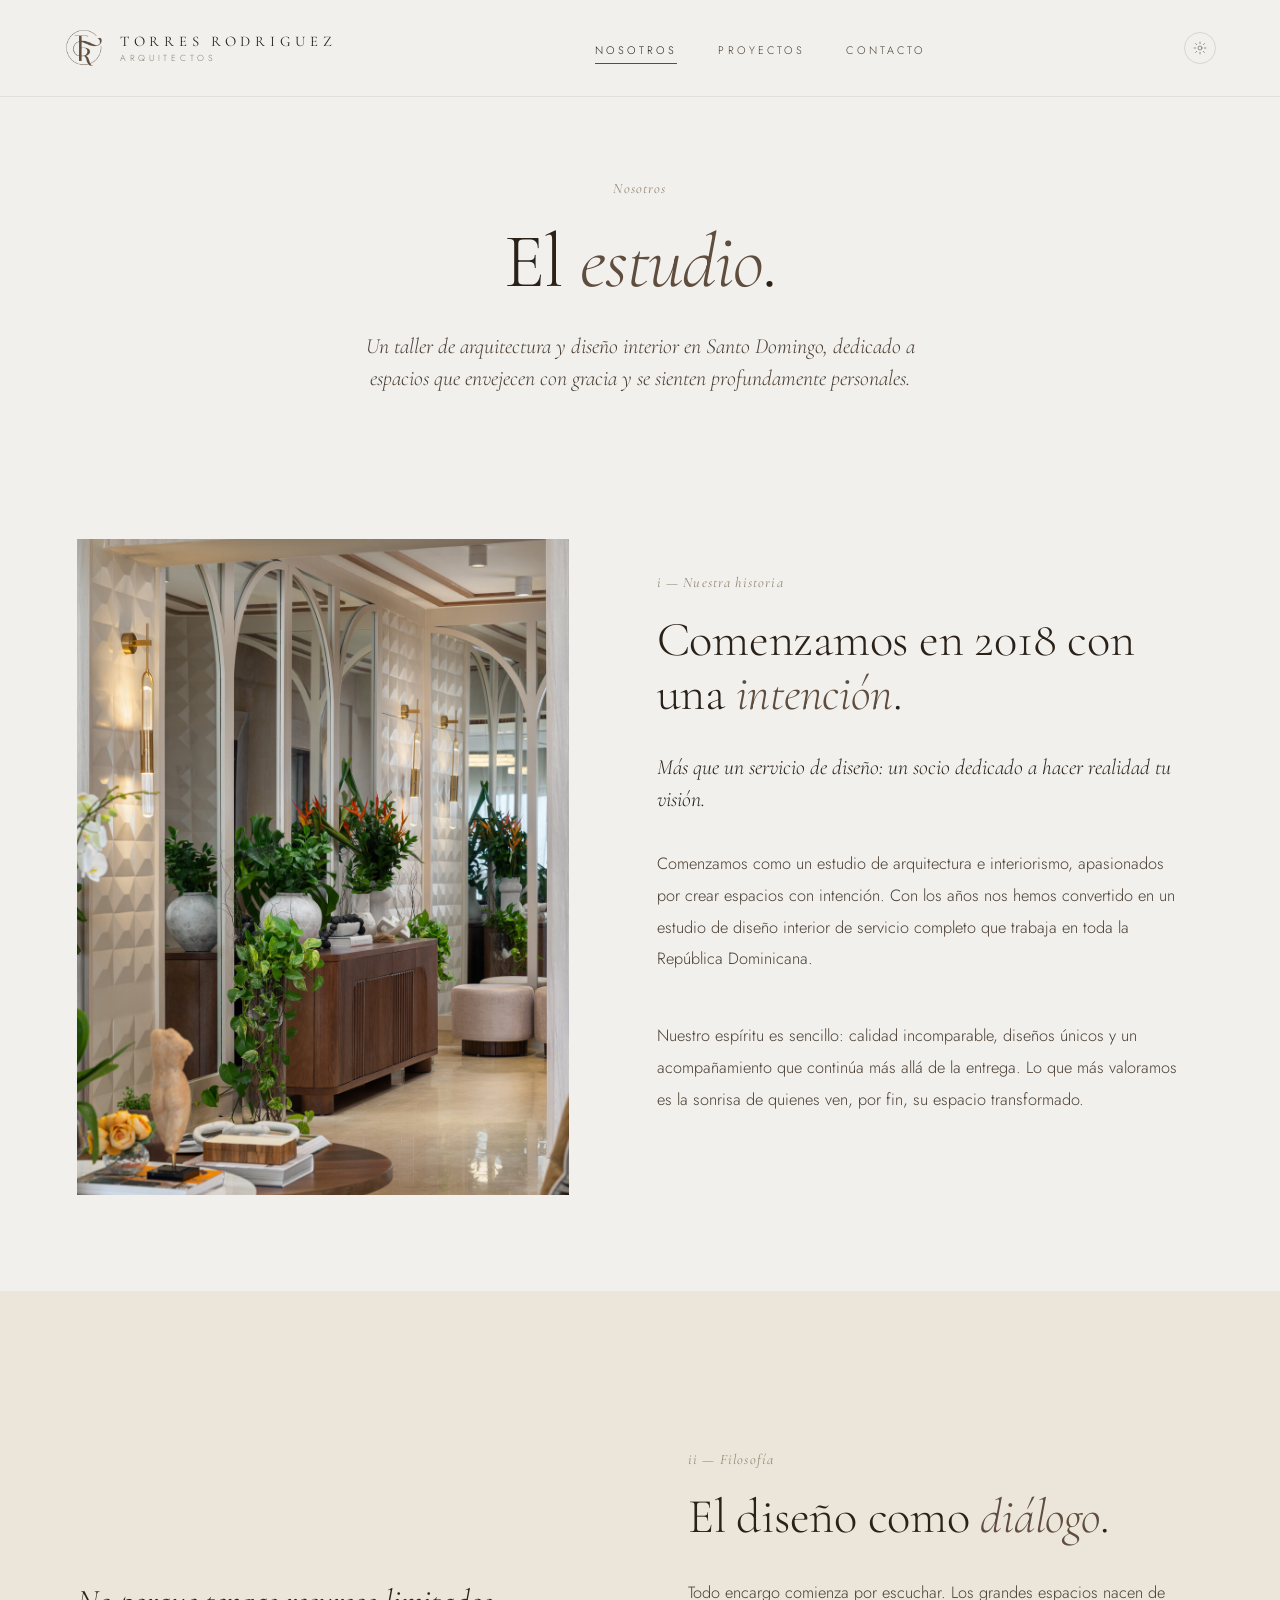
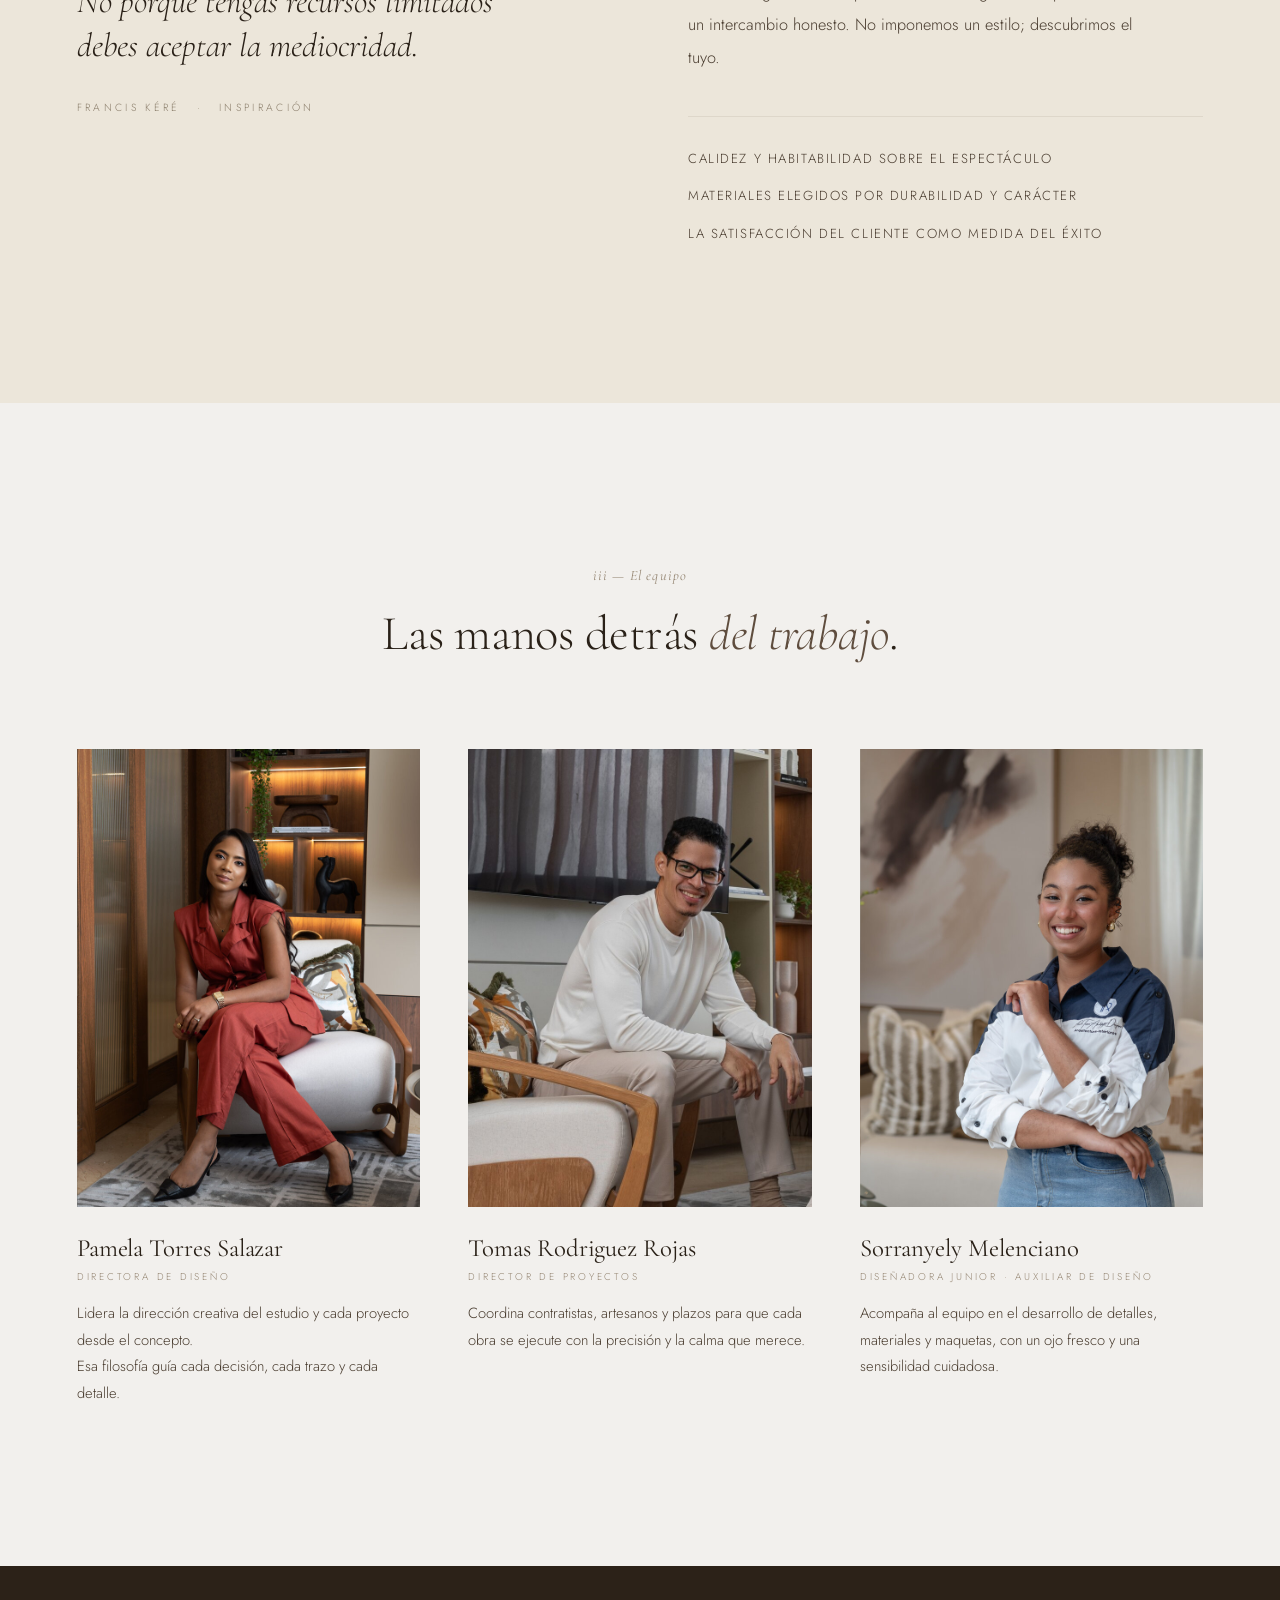
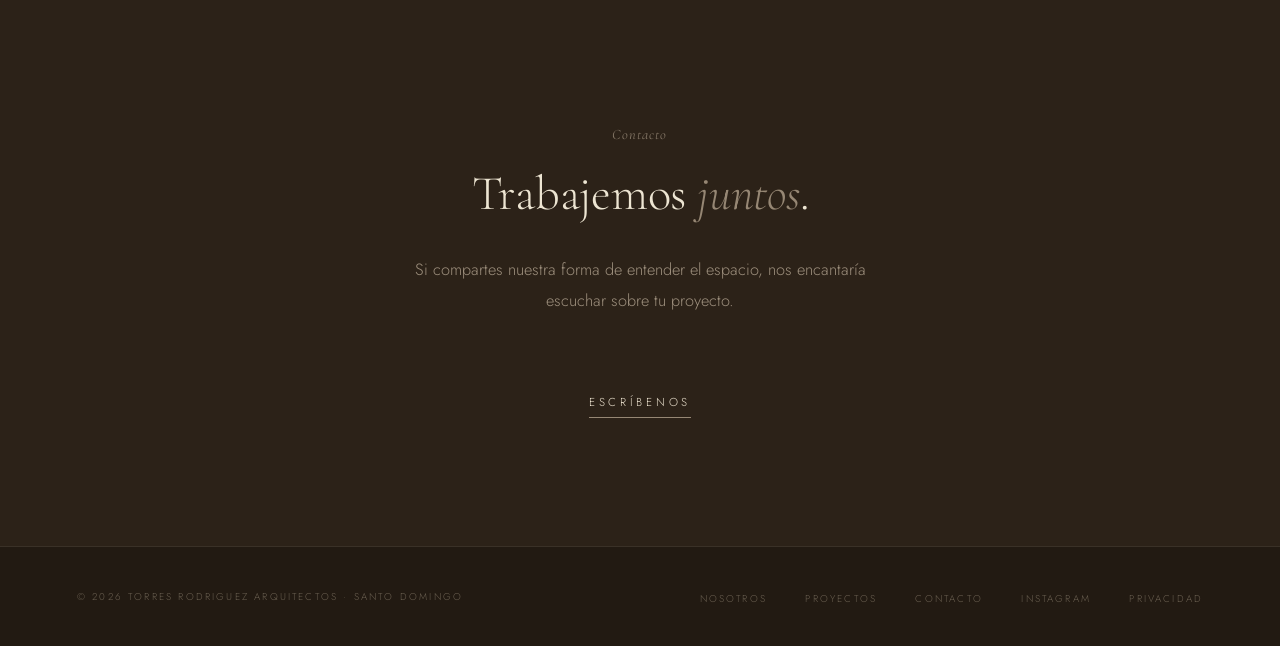
==== commit 326665bd: "Mobile breathing room + copy/link tweaks - Widen mobile gutters (1.5→1.75rem) and open up vertical s" ====
--- a/about.html
+++ b/about.html
@@ -127,7 +127,7 @@
     <h2 class="section-title">El diseño como <em>diálogo</em>.</h2>
     <p class="phil-text" style="margin-top: 2rem;">
       Todo encargo comienza por escuchar. Los grandes espacios nacen de un intercambio
-      honesto — nutridos de nogal, lino y luz natural. No imponemos un estilo; descubrimos el tuyo.
+      honesto. No imponemos un estilo; descubrimos el tuyo.
     </p>
     <div class="values">
       <span class="value">Calidez y habitabilidad sobre el espectáculo</span>
@@ -150,8 +150,8 @@
       <h3 class="team-name">Pamela Torres Salazar</h3>
       <p class="team-role">Directora de Diseño</p>
       <p class="team-bio">
-        Lidera la dirección creativa del estudio y cada proyecto desde el concepto.
-        Cree que un espacio bien pensado desaparece detrás de la vida que alberga.
+        Lidera la dirección creativa del estudio y cada proyecto desde el concepto.<br/>
+        Esa filosofía guía cada decisión, cada trazo y cada detalle.
       </p>
     </div>
     <div class="team-member reveal reveal-d1">
--- a/assets/css/styles.css
+++ b/assets/css/styles.css
@@ -205,15 +205,15 @@
   padding: 110px 6vw 6rem;
   margin-bottom: 5rem;
   background:
-    linear-gradient(180deg, rgba(32, 22, 14, 0.38) 0%, rgba(32, 22, 14, 0.50) 55%, rgba(20, 14, 8, 0.65) 100%),
-    url('../img/hero.jpg') center / cover no-repeat;
+    linear-gradient(180deg, rgba(32, 22, 14, 0.42) 0%, rgba(32, 22, 14, 0.52) 55%, rgba(20, 14, 8, 0.68) 100%),
+    url('https://images.unsplash.com/photo-1721630175454-0ca4517bb530?w=1920&q=75&auto=format&fit=crop') center / cover no-repeat;
   text-align: center;
   overflow: hidden;
 }
 [data-theme="dark"] .hero {
   background:
-    linear-gradient(180deg, rgba(15, 10, 5, 0.55) 0%, rgba(15, 10, 5, 0.65) 55%, rgba(10, 7, 4, 0.75) 100%),
-    url('../img/hero.jpg') center / cover no-repeat;
+    linear-gradient(180deg, rgba(15, 10, 5, 0.60) 0%, rgba(15, 10, 5, 0.68) 55%, rgba(10, 7, 4, 0.78) 100%),
+    url('https://images.unsplash.com/photo-1721630175454-0ca4517bb530?w=1920&q=75&auto=format&fit=crop') center / cover no-repeat;
 }
 
 .hero-content {
@@ -613,6 +613,11 @@
   display: grid;
   grid-template-columns: repeat(2, 1fr);
   gap: 0.9rem;
+}
+behold-widget {
+  grid-column: 1 / -1;
+  display: block;
+  width: 100%;
 }
 .insta-tile {
   display: block;
@@ -933,7 +938,7 @@
   .gallery-grid { gap: 2.8rem 1.8rem; }
   .project.span-2 { grid-column: span 3; }
 
-  .philosophy { padding: 7rem 2.5rem; grid-template-columns: 1fr; gap: 4rem; }
+  .philosophy { padding: 7rem 4rem; grid-template-columns: 1fr; gap: 4rem; }
 
   .team { padding: 7rem 2.5rem; }
   .team-grid { grid-template-columns: repeat(2, 1fr); gap: 3rem 2.5rem; }
@@ -957,7 +962,7 @@
 
 /* ────────── RESPONSIVE: MOBILE (≤768px) ────────── */
 @media (max-width: 768px) {
-  nav { padding: 1.1rem 1.5rem; }
+  nav { padding: 1.1rem 1.75rem; }
   .nav-links { display: none; }
   .nav-hamburger { display: flex; }
   .nav-logo { position: absolute; left: 50%; transform: translateX(-50%); }
@@ -965,21 +970,21 @@
   .logo-text { font-size: 0.82rem; letter-spacing: 0.28em; white-space: nowrap; }
   .logo-text-sub { font-size: 0.5rem; letter-spacing: 0.36em; }
 
-  .hero { padding: 4rem 1.5rem; margin-bottom: 3rem; min-height: 100svh; }
+  .hero { padding: 4rem 1.75rem; margin-bottom: 7rem; min-height: 100svh; }
   .hero-name { font-size: clamp(2.6rem, 11vw, 3.8rem); margin-bottom: 2rem; }
   .hero-tagline { margin-bottom: 2.6rem; }
   .hero-scroll-line { height: 30px; }
 
-  .page-hero { padding: 7rem 1.5rem 3rem; }
-
-  .about { padding: 1.5rem 1.5rem 4.5rem; }
-  .about-grid { gap: 2.5rem; }
+  .page-hero { padding: 8rem 1.75rem 3.5rem; }
+
+  .about { padding: 2.5rem 1.75rem 5.5rem; }
+  .about-grid { gap: 3rem; }
   .about-visual { max-width: none; }
   .section-head { margin-bottom: 4rem; }
 
-  .portfolio { padding: 4.5rem 1.5rem; }
-  .portfolio-head { flex-direction: column; align-items: flex-start; gap: 1.2rem; margin-bottom: 3rem; }
-  .portfolio-grid { gap: 2.5rem 1rem; }
+  .portfolio { padding: 5.5rem 1.75rem; }
+  .portfolio-head { flex-direction: column; align-items: flex-start; gap: 1.2rem; margin-bottom: 3.5rem; }
+  .portfolio-grid { gap: 3rem 1rem; }
   .project, .project.is-feature { grid-column: span 6; }
   .project-img { aspect-ratio: 4 / 5; }
   .project.is-feature .project-img { aspect-ratio: 4 / 5; }
@@ -987,32 +992,32 @@
   .project-tag { display: flex; flex-direction: column; align-items: flex-end; gap: 0.15rem; white-space: normal; }
   .project-loc::before { content: none; }
 
-  .gallery { padding: 2rem 1.5rem 6rem; }
-  .gallery-grid { gap: 2.5rem 1rem; }
+  .gallery { padding: 2.5rem 1.75rem 6.5rem; }
+  .gallery-grid { gap: 3rem 1rem; }
   .project.span-2 { grid-column: span 6; }
 
-  .philosophy { padding: 4.5rem 1.5rem; gap: 2.5rem; }
-
-  .team { padding: 4.5rem 1.5rem; }
-  .team-grid { grid-template-columns: 1fr; gap: 3rem; max-width: 360px; margin: 0 auto; }
+  .philosophy { padding: 6rem 2.5rem; gap: 3rem; }
+
+  .team { padding: 6rem 1.75rem; }
+  .team-grid { grid-template-columns: 1fr; gap: 3.5rem; max-width: 360px; margin: 0 auto; }
   .team-bio { max-width: none; }
 
-  .insta { padding: 4.5rem 1.5rem; }
-  .insta-row { gap: 2.5rem; }
-
-  .contact { padding: 4.5rem 1.5rem 3.5rem; }
+  .insta { padding: 6rem 1.75rem; }
+  .insta-row { gap: 3rem; }
+
+  .contact { padding: 6rem 1.75rem 5rem; }
   .contact-details { gap: 2.5rem; }
 
-  .contact-page { padding: 2rem 1.5rem 5rem; }
-  .contact-form-wrap { padding: 2rem 1.5rem; }
+  .contact-page { padding: 2.5rem 1.75rem 6rem; }
+  .contact-form-wrap { padding: 2.4rem 1.75rem; }
   .field-row { grid-template-columns: 1fr; gap: 0; }
 
-  .faq { padding: 5.5rem 1.5rem; }
+  .faq { padding: 6.5rem 1.75rem; }
   .faq-q { font-size: 1.18rem; }
 
-  .prose-section { padding: 2rem 1.5rem 5.5rem; }
-
-  footer { padding: 1.75rem 1.5rem; flex-direction: column; align-items: flex-start; gap: 1rem; }
+  .prose-section { padding: 2.5rem 1.75rem 6.5rem; }
+
+  footer { padding: 2rem 1.75rem; flex-direction: column; align-items: flex-start; gap: 1rem; }
   .footer-links { flex-wrap: wrap; gap: 1.4rem; }
 }
 
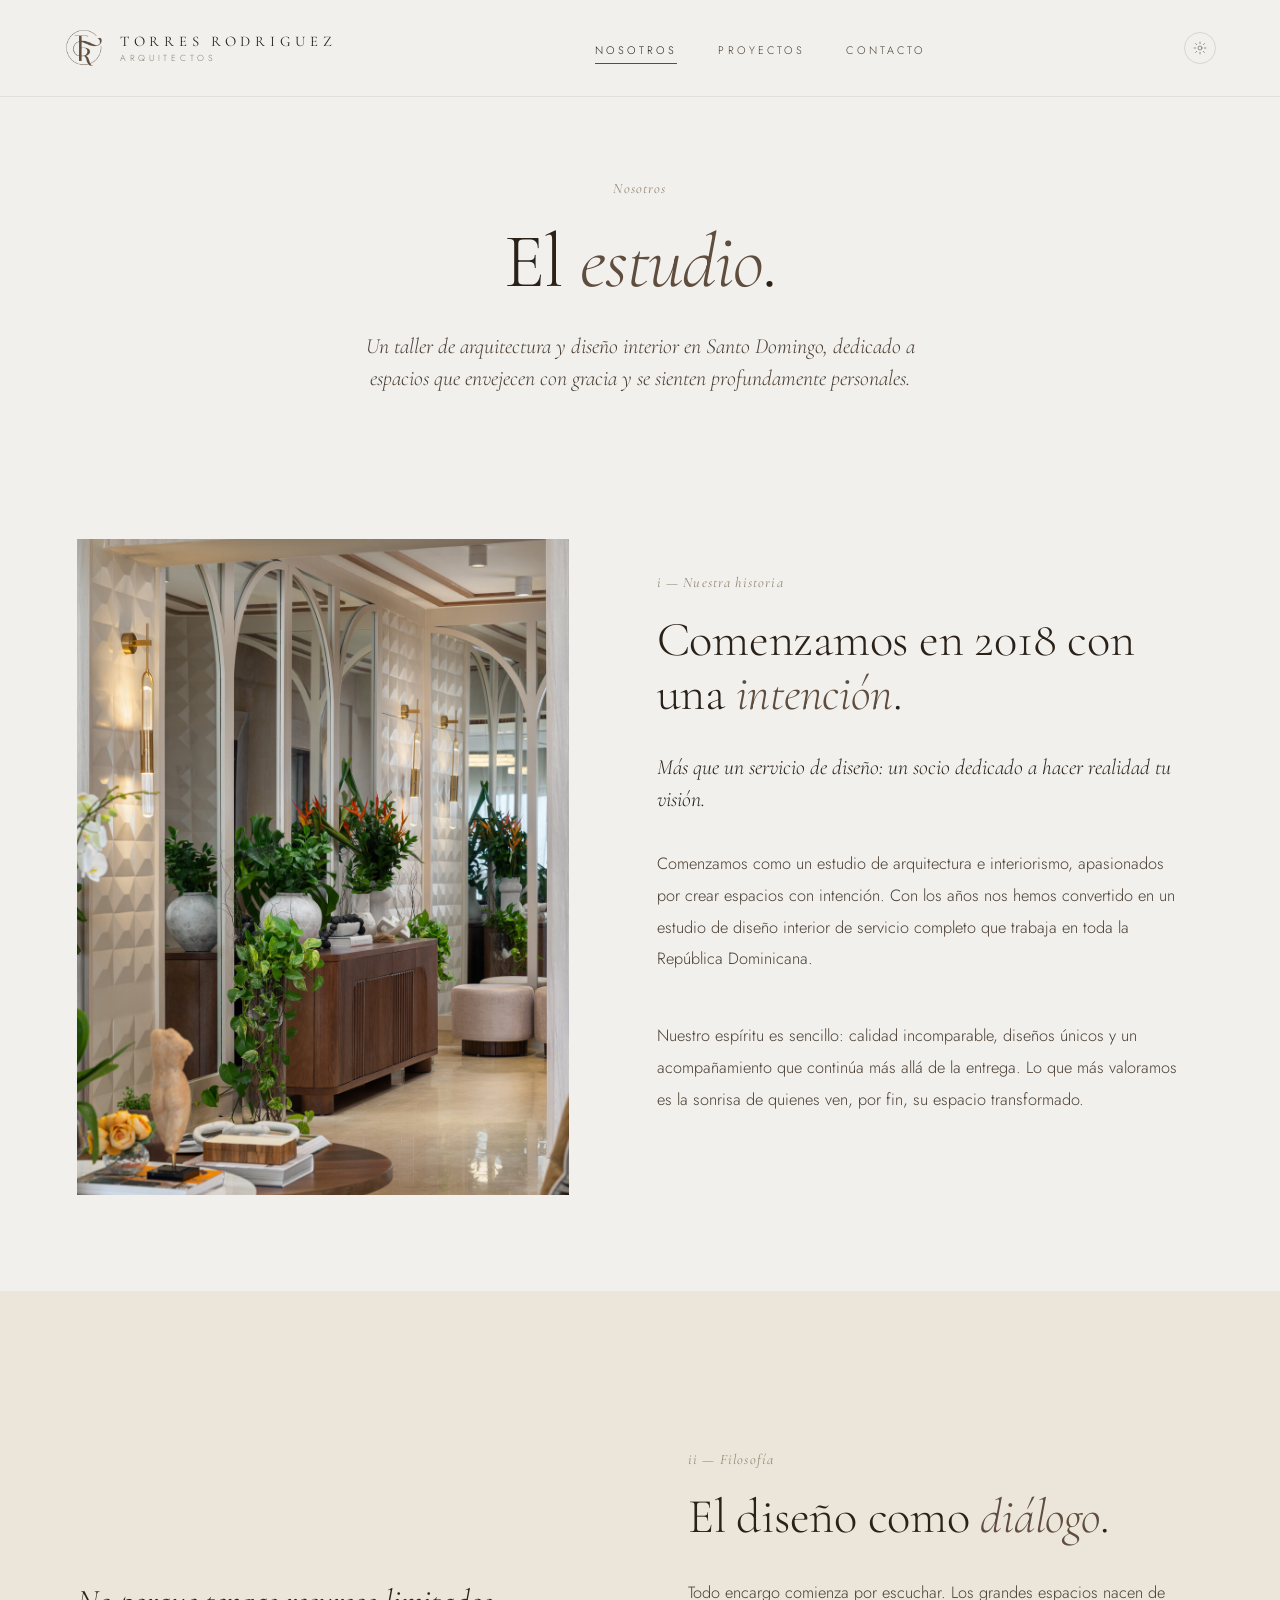
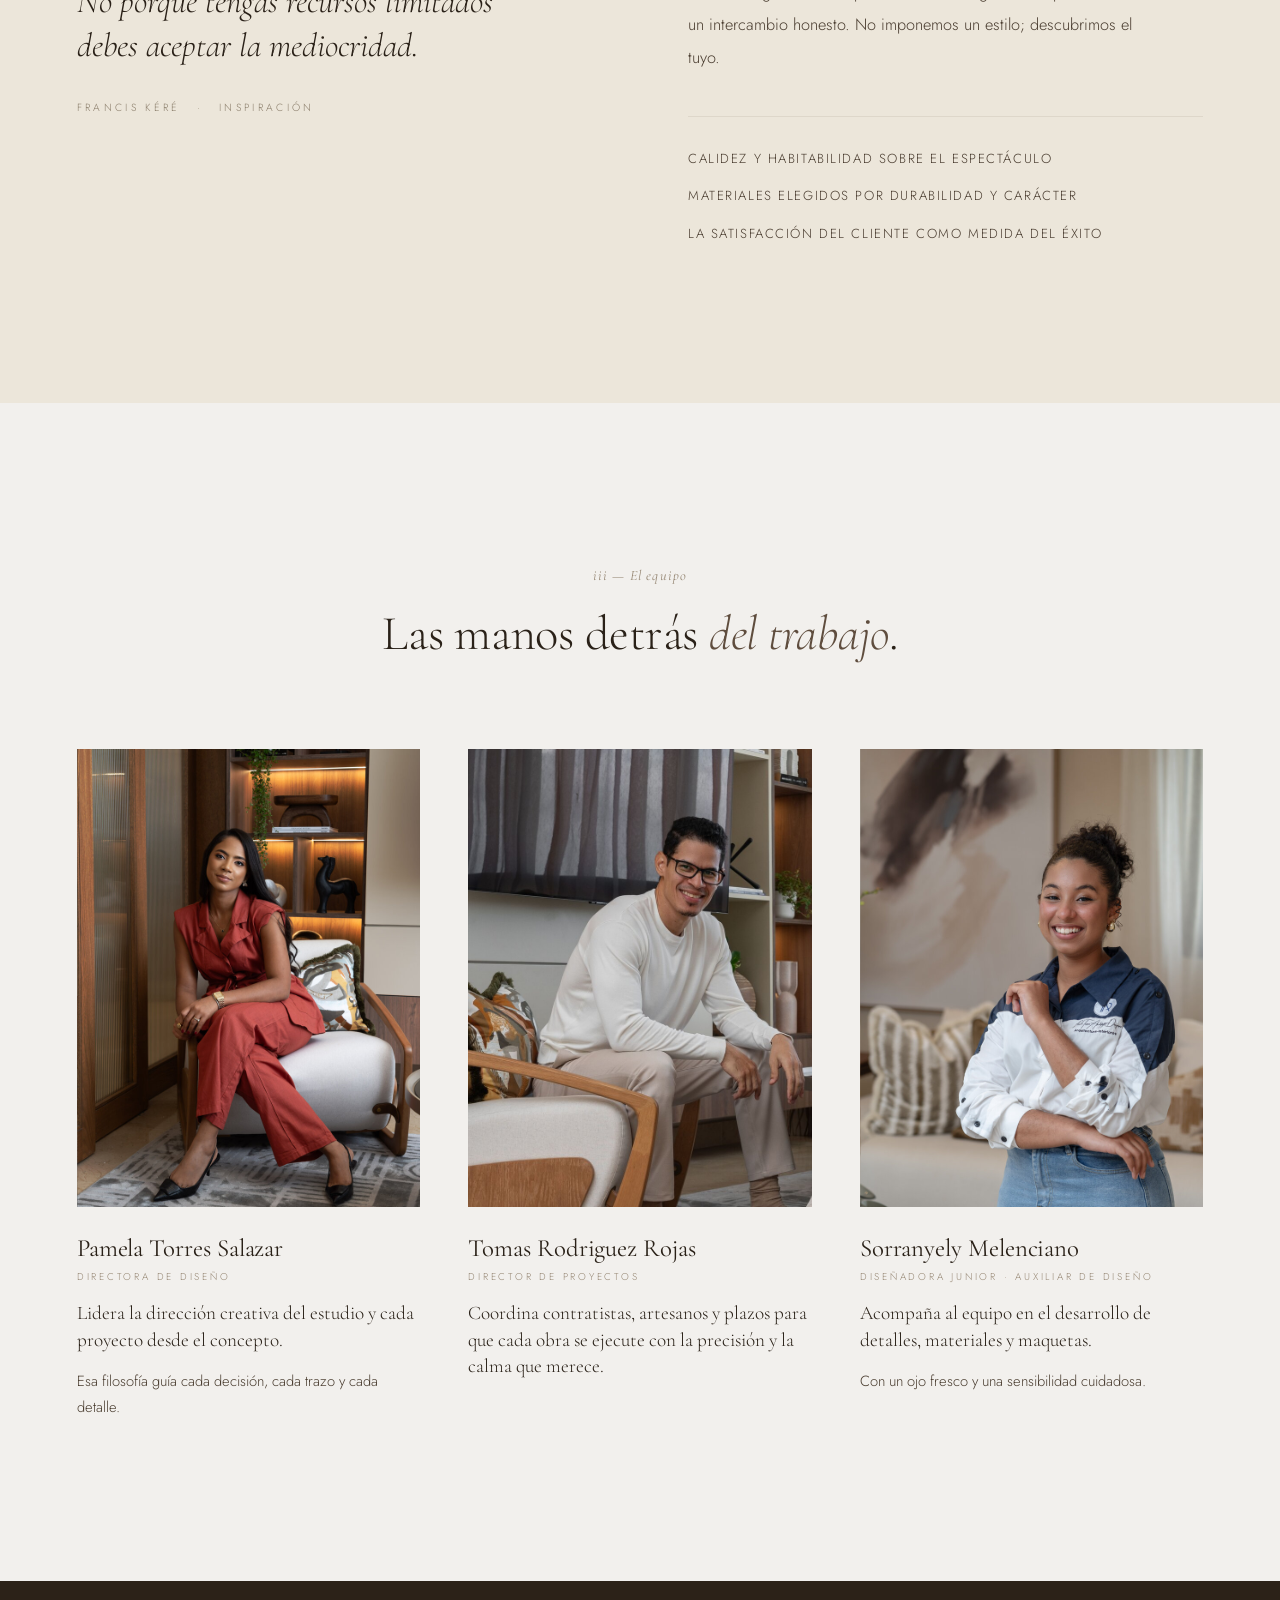
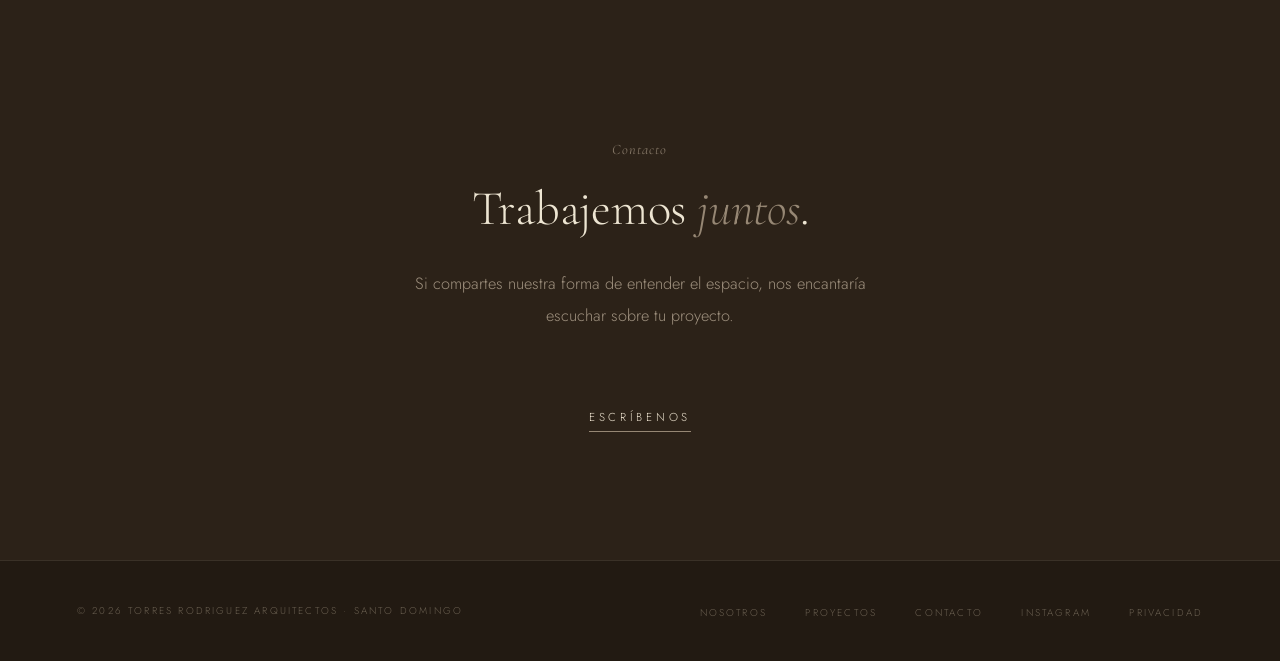
==== commit 17394c98: "Custom select dropdown + team bio lede style - Replace native <select> with accessible custom dropdo" ====
--- a/about.html
+++ b/about.html
@@ -149,10 +149,8 @@
       </div>
       <h3 class="team-name">Pamela Torres Salazar</h3>
       <p class="team-role">Directora de Diseño</p>
-      <p class="team-bio">
-        Lidera la dirección creativa del estudio y cada proyecto desde el concepto.<br/>
-        Esa filosofía guía cada decisión, cada trazo y cada detalle.
-      </p>
+      <p class="team-bio-lede">Lidera la dirección creativa del estudio y cada proyecto desde el concepto.</p>
+      <p class="team-bio">Esa filosofía guía cada decisión, cada trazo y cada detalle.</p>
     </div>
     <div class="team-member reveal reveal-d1">
       <div class="team-photo">
@@ -160,10 +158,7 @@
       </div>
       <h3 class="team-name">Tomas Rodriguez Rojas</h3>
       <p class="team-role">Director de Proyectos</p>
-      <p class="team-bio">
-        Coordina contratistas, artesanos y plazos para que cada obra se ejecute con
-        la precisión y la calma que merece.
-      </p>
+      <p class="team-bio-lede">Coordina contratistas, artesanos y plazos para que cada obra se ejecute con la precisión y la calma que merece.</p>
     </div>
     <div class="team-member reveal reveal-d2">
       <div class="team-photo">
@@ -171,10 +166,8 @@
       </div>
       <h3 class="team-name">Sorranyely Melenciano</h3>
       <p class="team-role">Diseñadora Junior · Auxiliar de Diseño</p>
-      <p class="team-bio">
-        Acompaña al equipo en el desarrollo de detalles, materiales y maquetas,
-        con un ojo fresco y una sensibilidad cuidadosa.
-      </p>
+      <p class="team-bio-lede">Acompaña al equipo en el desarrollo de detalles, materiales y maquetas.</p>
+      <p class="team-bio">Con un ojo fresco y una sensibilidad cuidadosa.</p>
     </div>
   </div>
 </section>
--- a/assets/css/styles.css
+++ b/assets/css/styles.css
@@ -583,6 +583,11 @@
   font-size: 0.62rem; letter-spacing: 0.28em; text-transform: uppercase;
   color: var(--accent-mid); font-weight: 300; margin-bottom: 1rem;
 }
+.team-bio-lede {
+  font-family: 'Cormorant Garamond', serif;
+  font-size: 1.2rem; font-weight: 300; line-height: 1.38;
+  color: var(--text); margin-bottom: 0.9rem;
+}
 .team-bio {
   font-size: 0.92rem; line-height: 1.8; color: var(--text-soft);
   font-weight: 300; max-width: 340px;
@@ -774,6 +779,65 @@
 }
 .field textarea { resize: vertical; min-height: 90px; line-height: 1.7; }
 .field select { cursor: pointer; }
+
+/* ────────── CUSTOM SELECT ────────── */
+.cs {
+  position: relative;
+}
+.cs-trigger {
+  width: 100%;
+  background: transparent;
+  border: none;
+  border-bottom: 1px solid var(--hairline-2);
+  padding: 0.6rem 0;
+  display: flex; align-items: center; justify-content: space-between; gap: 0.5rem;
+  font-family: 'Jost', sans-serif;
+  font-size: 0.98rem; font-weight: 300;
+  color: var(--text);
+  cursor: pointer;
+  text-align: left;
+  transition: border-color 0.4s ease;
+}
+.cs-trigger:focus { outline: none; border-bottom-color: var(--accent); }
+.cs[aria-expanded="true"] .cs-trigger { border-bottom-color: var(--accent); }
+.cs-val { overflow: hidden; text-overflow: ellipsis; white-space: nowrap; min-width: 0; }
+.cs-val.is-placeholder { color: var(--text-muted); opacity: 0.55; }
+.cs-arrow {
+  flex-shrink: 0;
+  color: var(--text-muted);
+  transition: transform 0.3s ease, color 0.3s ease;
+}
+.cs[aria-expanded="true"] .cs-arrow { transform: rotate(180deg); color: var(--accent); }
+.cs-panel {
+  position: absolute; top: calc(100% + 2px); left: 0; right: 0; z-index: 200;
+  background: var(--bg-2);
+  border: 1px solid var(--hairline-2);
+  list-style: none; margin: 0; padding: 0.4rem 0;
+  opacity: 0; visibility: hidden; transform: translateY(-6px);
+  transition: opacity 0.2s ease, transform 0.2s ease, visibility 0.2s, background 0.6s ease;
+}
+.cs[aria-expanded="true"] .cs-panel {
+  opacity: 1; visibility: visible; transform: none;
+  transition: opacity 0.2s ease, transform 0.2s ease, visibility 0s;
+}
+.cs-group {
+  padding: 0.7rem 1rem 0.3rem;
+  font-size: 0.6rem; letter-spacing: 0.28em; text-transform: uppercase;
+  color: var(--accent-mid); font-weight: 400; font-family: 'Jost', sans-serif;
+  pointer-events: none;
+}
+.cs-group + .cs-group { margin-top: 0.4rem; border-top: 1px solid var(--hairline); padding-top: 0.9rem; }
+.cs-opt {
+  padding: 0.55rem 1rem 0.55rem 1.5rem;
+  font-family: 'Jost', sans-serif;
+  font-size: 0.92rem; font-weight: 300;
+  color: var(--text);
+  cursor: pointer;
+  transition: background 0.15s ease, color 0.15s ease;
+}
+.cs-opt:hover, .cs-opt.is-focused { background: var(--bg-3); color: var(--text); }
+.cs-opt.is-selected { color: var(--accent); }
+.cs-opt.is-selected::before { content: '—'; margin-right: 0.5rem; color: var(--accent-mid); font-size: 0.7rem; }
 .field input::placeholder,
 .field textarea::placeholder { color: var(--text-muted); opacity: 0.55; }
 .field input:focus,
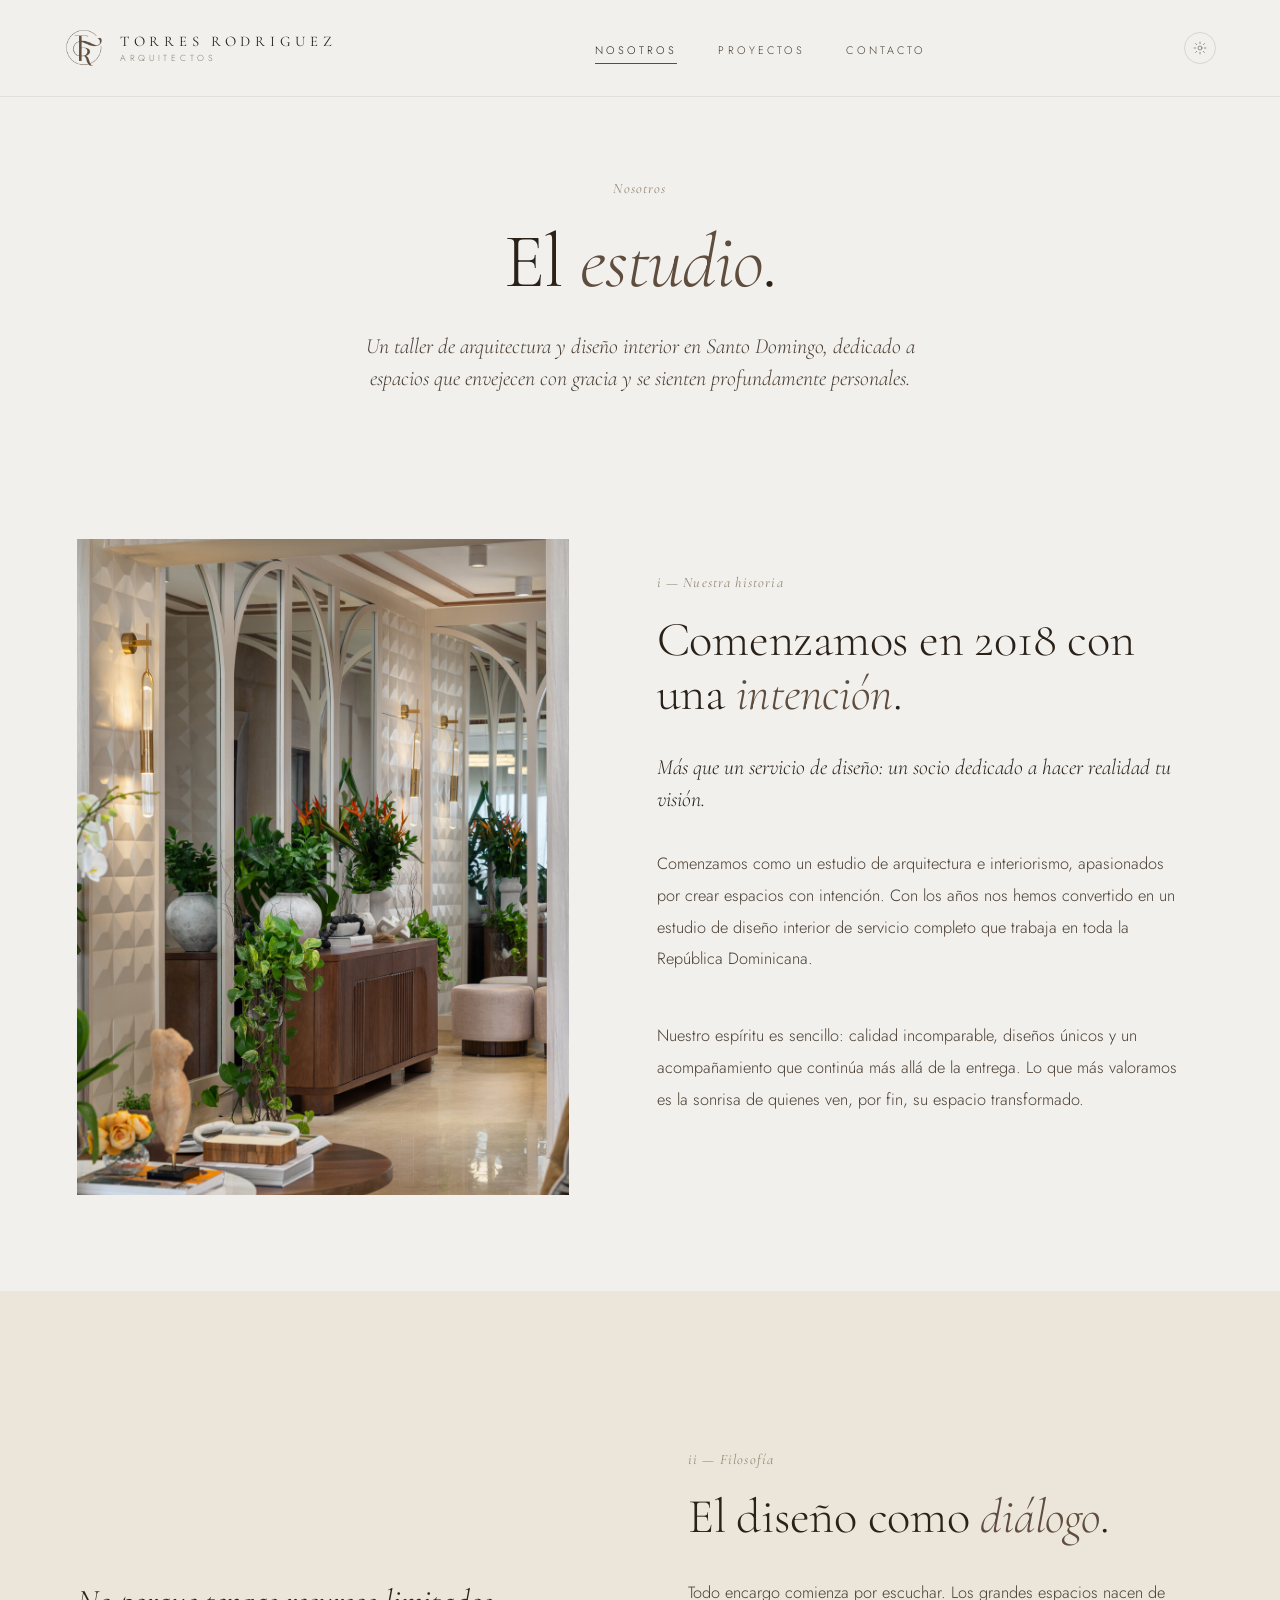
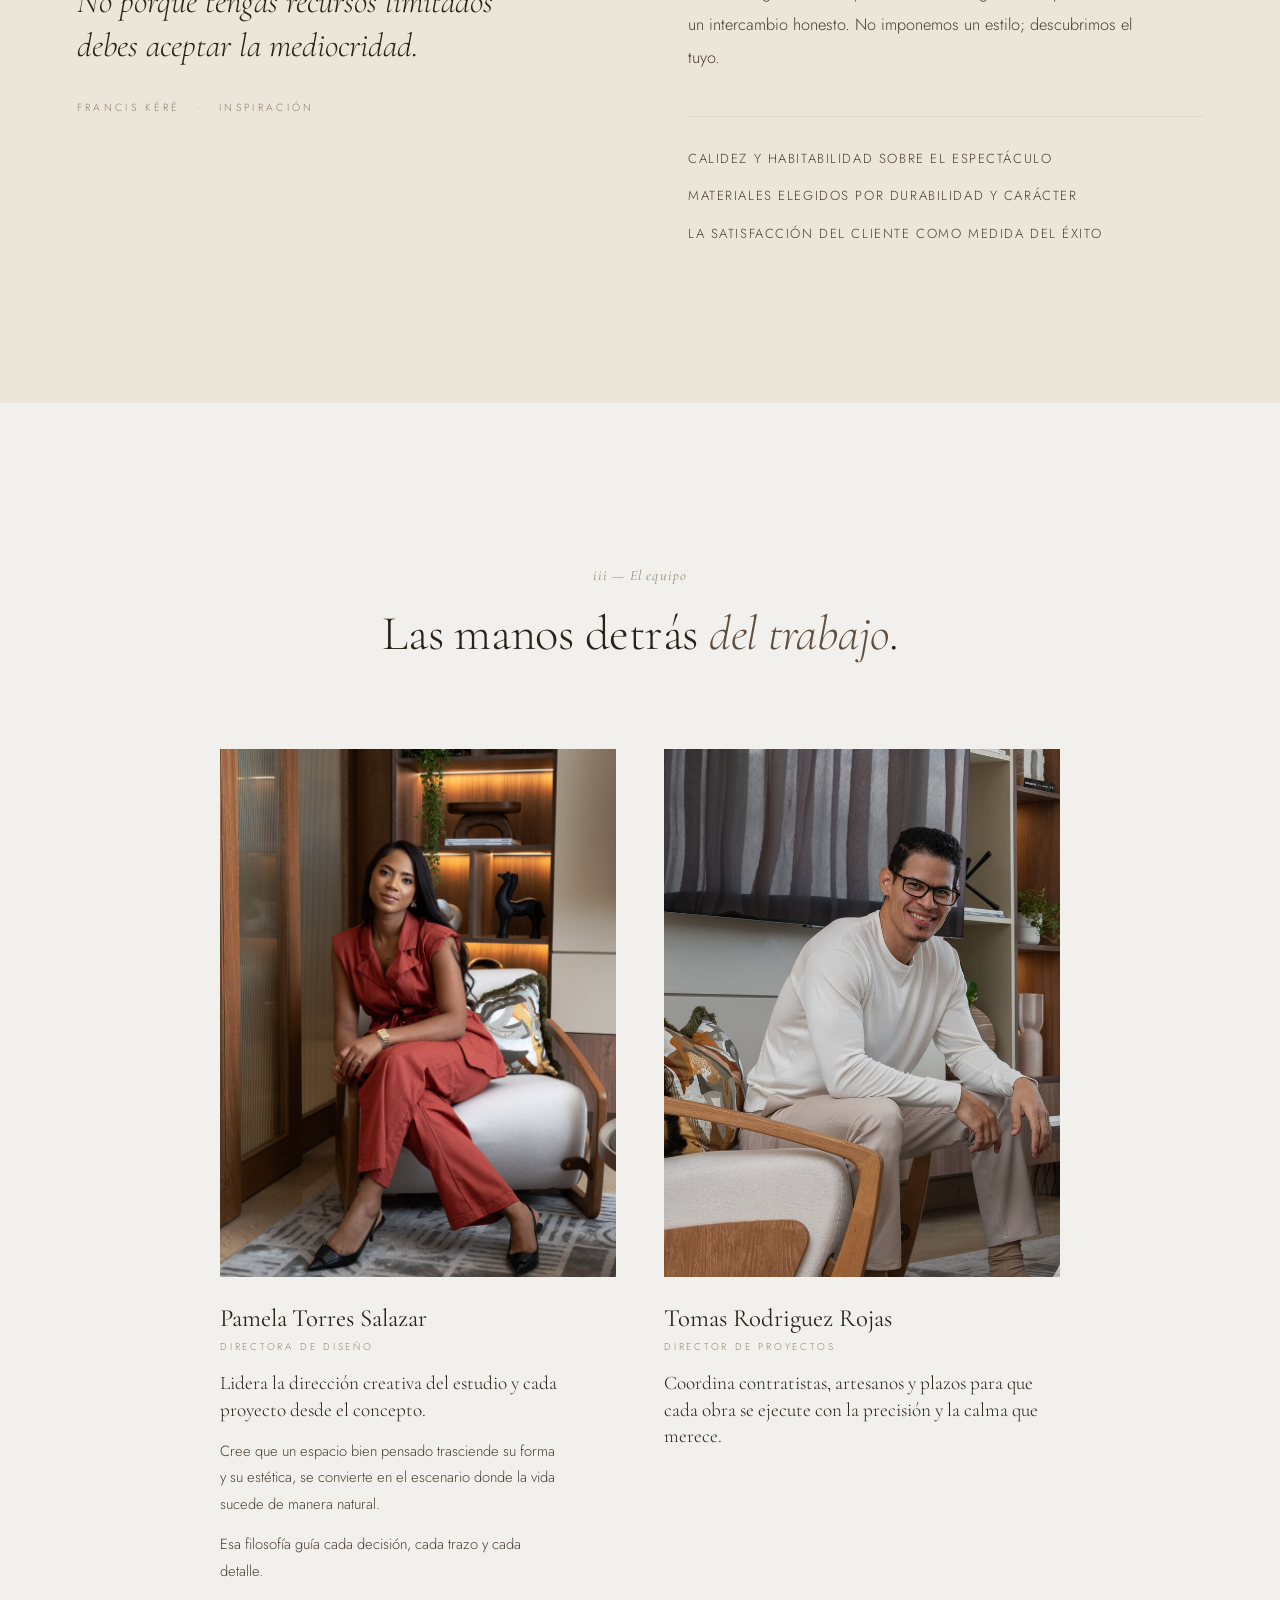
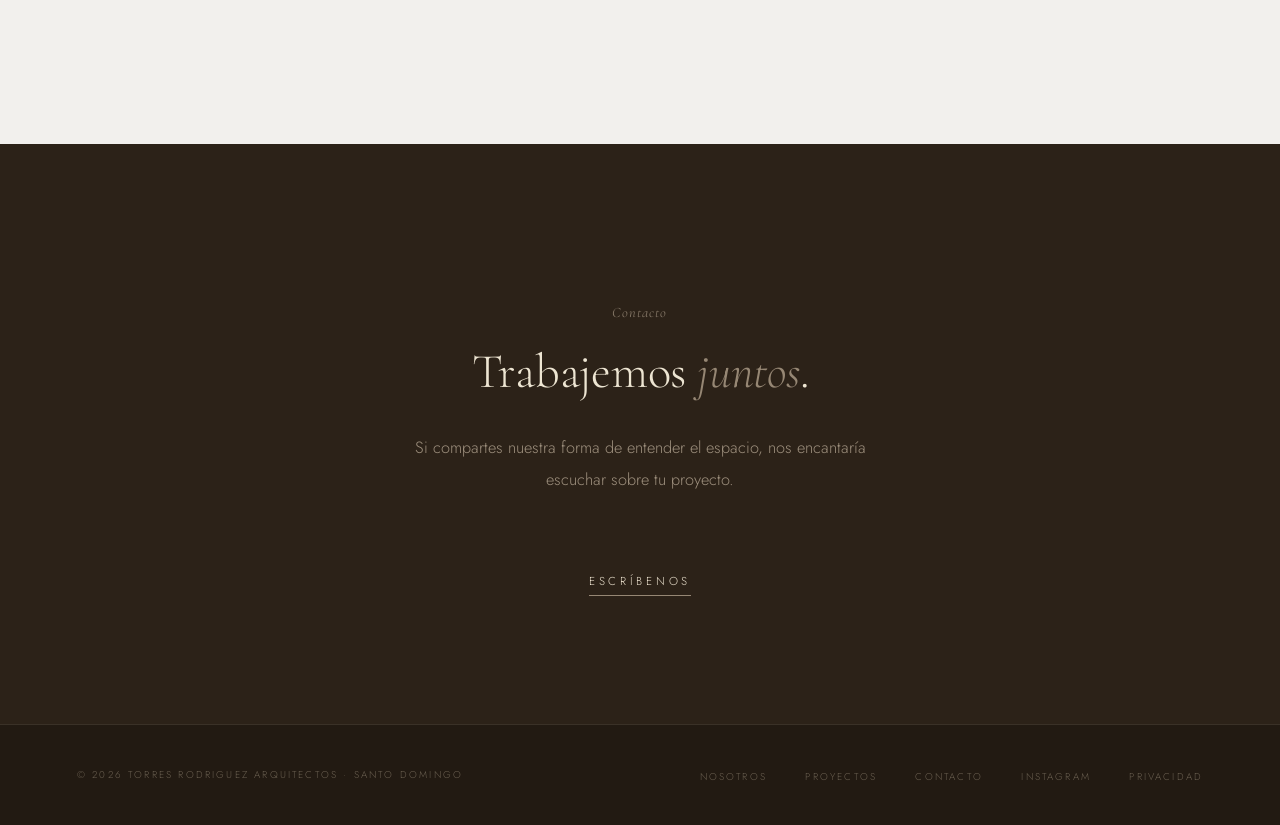
==== commit c2051430: "Small changes" ====
--- a/about.html
+++ b/about.html
@@ -13,7 +13,7 @@
 <link rel="preconnect" href="https://fonts.googleapis.com">
 <link rel="preconnect" href="https://fonts.gstatic.com" crossorigin>
 <link href="https://fonts.googleapis.com/css2?family=Cormorant+Garamond:ital,wght@0,300;0,400;1,300;1,400&family=Jost:wght@300;400&display=swap" rel="stylesheet">
-<link rel="canonical" href="https://ptorres.vercel.app/about.html">
+<link rel="canonical" href="https://trarq.com/about.html">
 <meta name="author" content="Torres Rodriguez Arquitectos">
 <meta name="theme-color" content="#F2F0ED" media="(prefers-color-scheme: light)">
 <meta name="theme-color" content="#1E1812" media="(prefers-color-scheme: dark)">
@@ -23,8 +23,8 @@
 <meta property="og:locale" content="es_DO">
 <meta property="og:title" content="Nosotros — Torres Rodriguez Arquitectos | Estudio de Arquitectura e Interiorismo en Santo Domingo">
 <meta property="og:description" content="Conoce a Torres Rodriguez Arquitectos: estudio de arquitectura, interiorismo y remodelación de servicio completo en Santo Domingo, fundado en 2018.">
-<meta property="og:url" content="https://ptorres.vercel.app/about.html">
-<meta property="og:image" content="https://ptorres.vercel.app/assets/img/og-image.png">
+<meta property="og:url" content="https://trarq.com/about.html">
+<meta property="og:image" content="https://trarq.com/assets/img/og-image.png">
 <meta property="og:image:width" content="1200">
 <meta property="og:image:height" content="630">
 <meta property="og:image:alt" content="Torres Rodriguez Arquitectos — Arquitectura & Diseño Interior">
@@ -32,7 +32,7 @@
 <meta name="twitter:card" content="summary_large_image">
 <meta name="twitter:title" content="Nosotros — Torres Rodriguez Arquitectos | Estudio de Arquitectura e Interiorismo en Santo Domingo">
 <meta name="twitter:description" content="Conoce a Torres Rodriguez Arquitectos: estudio de arquitectura, interiorismo y remodelación de servicio completo en Santo Domingo, fundado en 2018.">
-<meta name="twitter:image" content="https://ptorres.vercel.app/assets/img/og-image.png">
+<meta name="twitter:image" content="https://trarq.com/assets/img/og-image.png">
 <link rel="stylesheet" href="assets/css/styles.css">
 </head>
 <body>
@@ -150,6 +150,7 @@
       <h3 class="team-name">Pamela Torres Salazar</h3>
       <p class="team-role">Directora de Diseño</p>
       <p class="team-bio-lede">Lidera la dirección creativa del estudio y cada proyecto desde el concepto.</p>
+      <p class="team-bio" style="margin-bottom: 0.9rem;">Cree que un espacio bien pensado trasciende su forma y su estética, se convierte en el escenario donde la vida sucede de manera natural.</p>
       <p class="team-bio">Esa filosofía guía cada decisión, cada trazo y cada detalle.</p>
     </div>
     <div class="team-member reveal reveal-d1">
@@ -159,15 +160,6 @@
       <h3 class="team-name">Tomas Rodriguez Rojas</h3>
       <p class="team-role">Director de Proyectos</p>
       <p class="team-bio-lede">Coordina contratistas, artesanos y plazos para que cada obra se ejecute con la precisión y la calma que merece.</p>
-    </div>
-    <div class="team-member reveal reveal-d2">
-      <div class="team-photo">
-        <div class="team-photo-img" style="background-image: url('assets/img/team-portrait3.jpg');"></div>
-      </div>
-      <h3 class="team-name">Sorranyely Melenciano</h3>
-      <p class="team-role">Diseñadora Junior · Auxiliar de Diseño</p>
-      <p class="team-bio-lede">Acompaña al equipo en el desarrollo de detalles, materiales y maquetas.</p>
-      <p class="team-bio">Con un ojo fresco y una sensibilidad cuidadosa.</p>
     </div>
   </div>
 </section>
--- a/assets/css/styles.css
+++ b/assets/css/styles.css
@@ -559,8 +559,8 @@
 .team-head { text-align: center; max-width: 680px; margin: 0 auto 5.5rem; }
 .team-head .section-index { display: inline-block; }
 .team-grid {
-  display: grid; grid-template-columns: repeat(3, 1fr);
-  gap: 3.5rem 3rem; max-width: 1180px; margin: 0 auto;
+  display: grid; grid-template-columns: repeat(2, 1fr);
+  gap: 3.5rem 3rem; max-width: 840px; margin: 0 auto;
 }
 .team-member { text-align: left; }
 .team-photo {
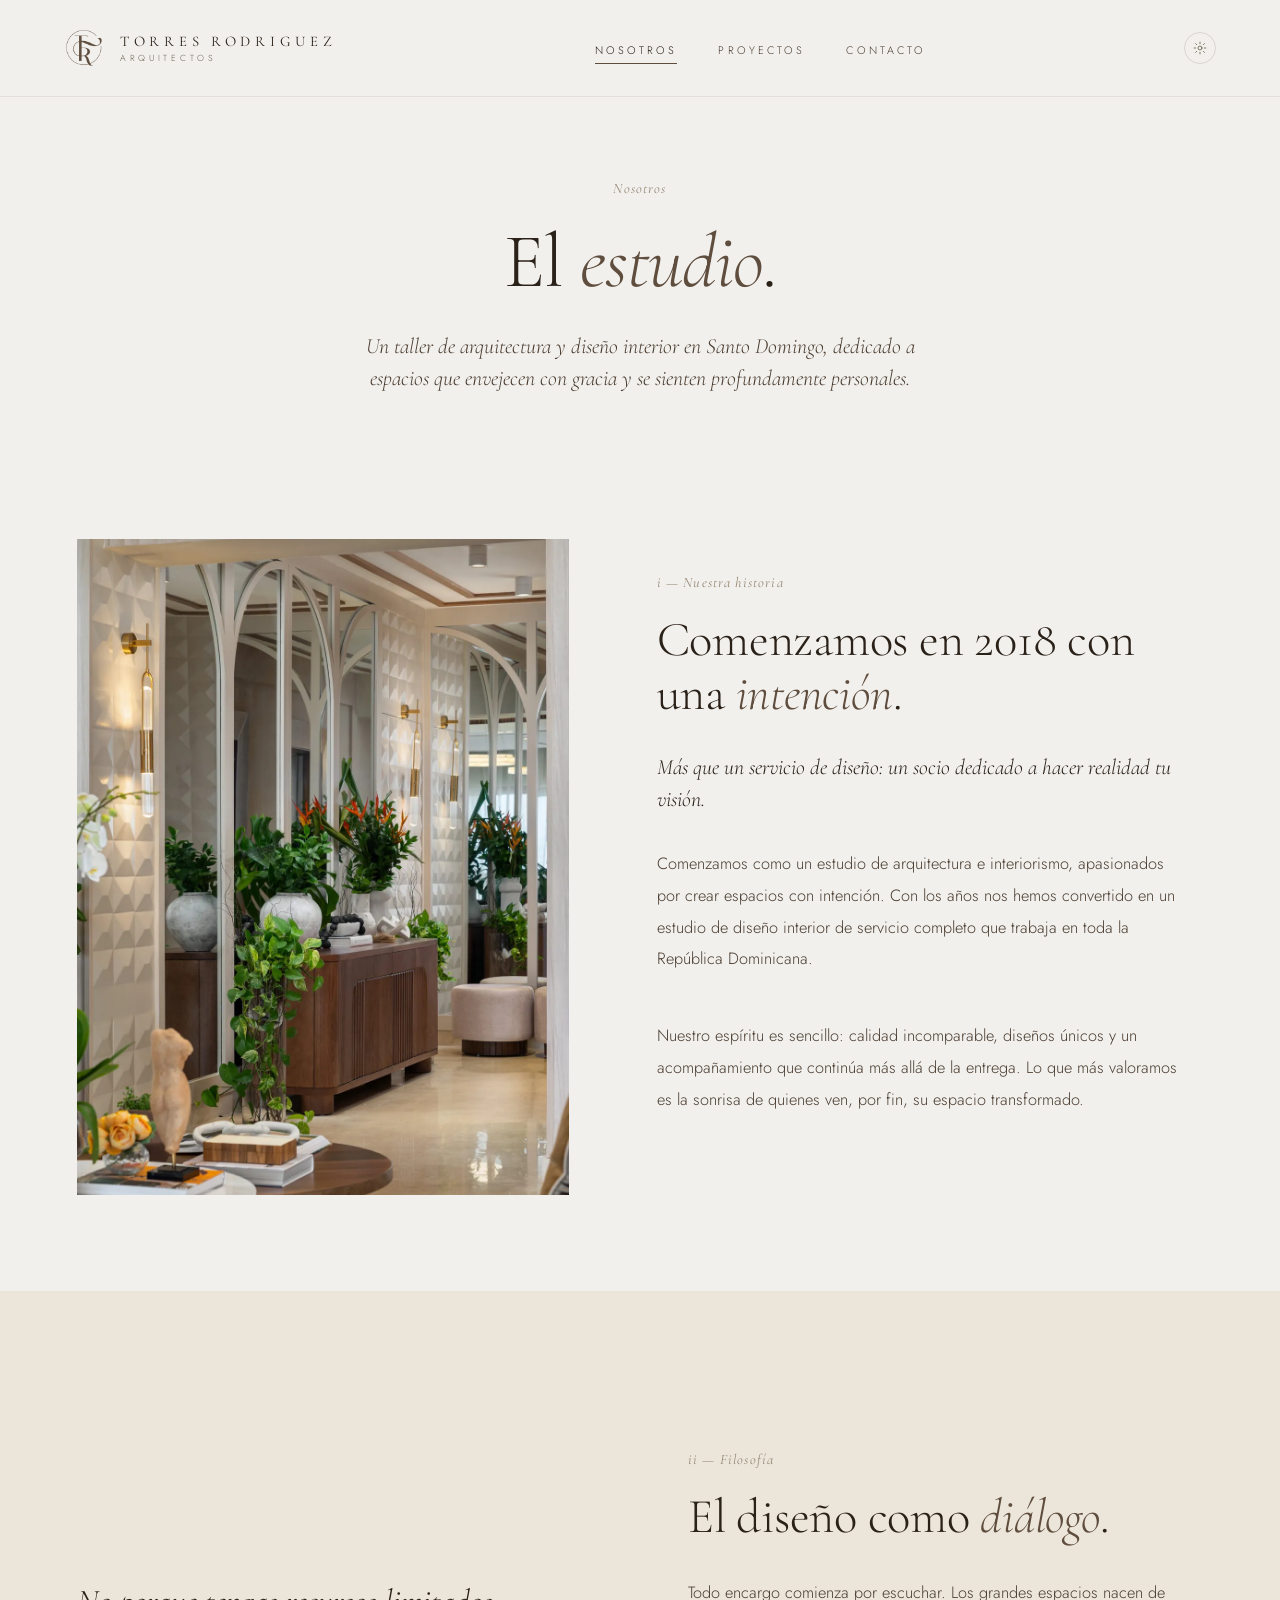
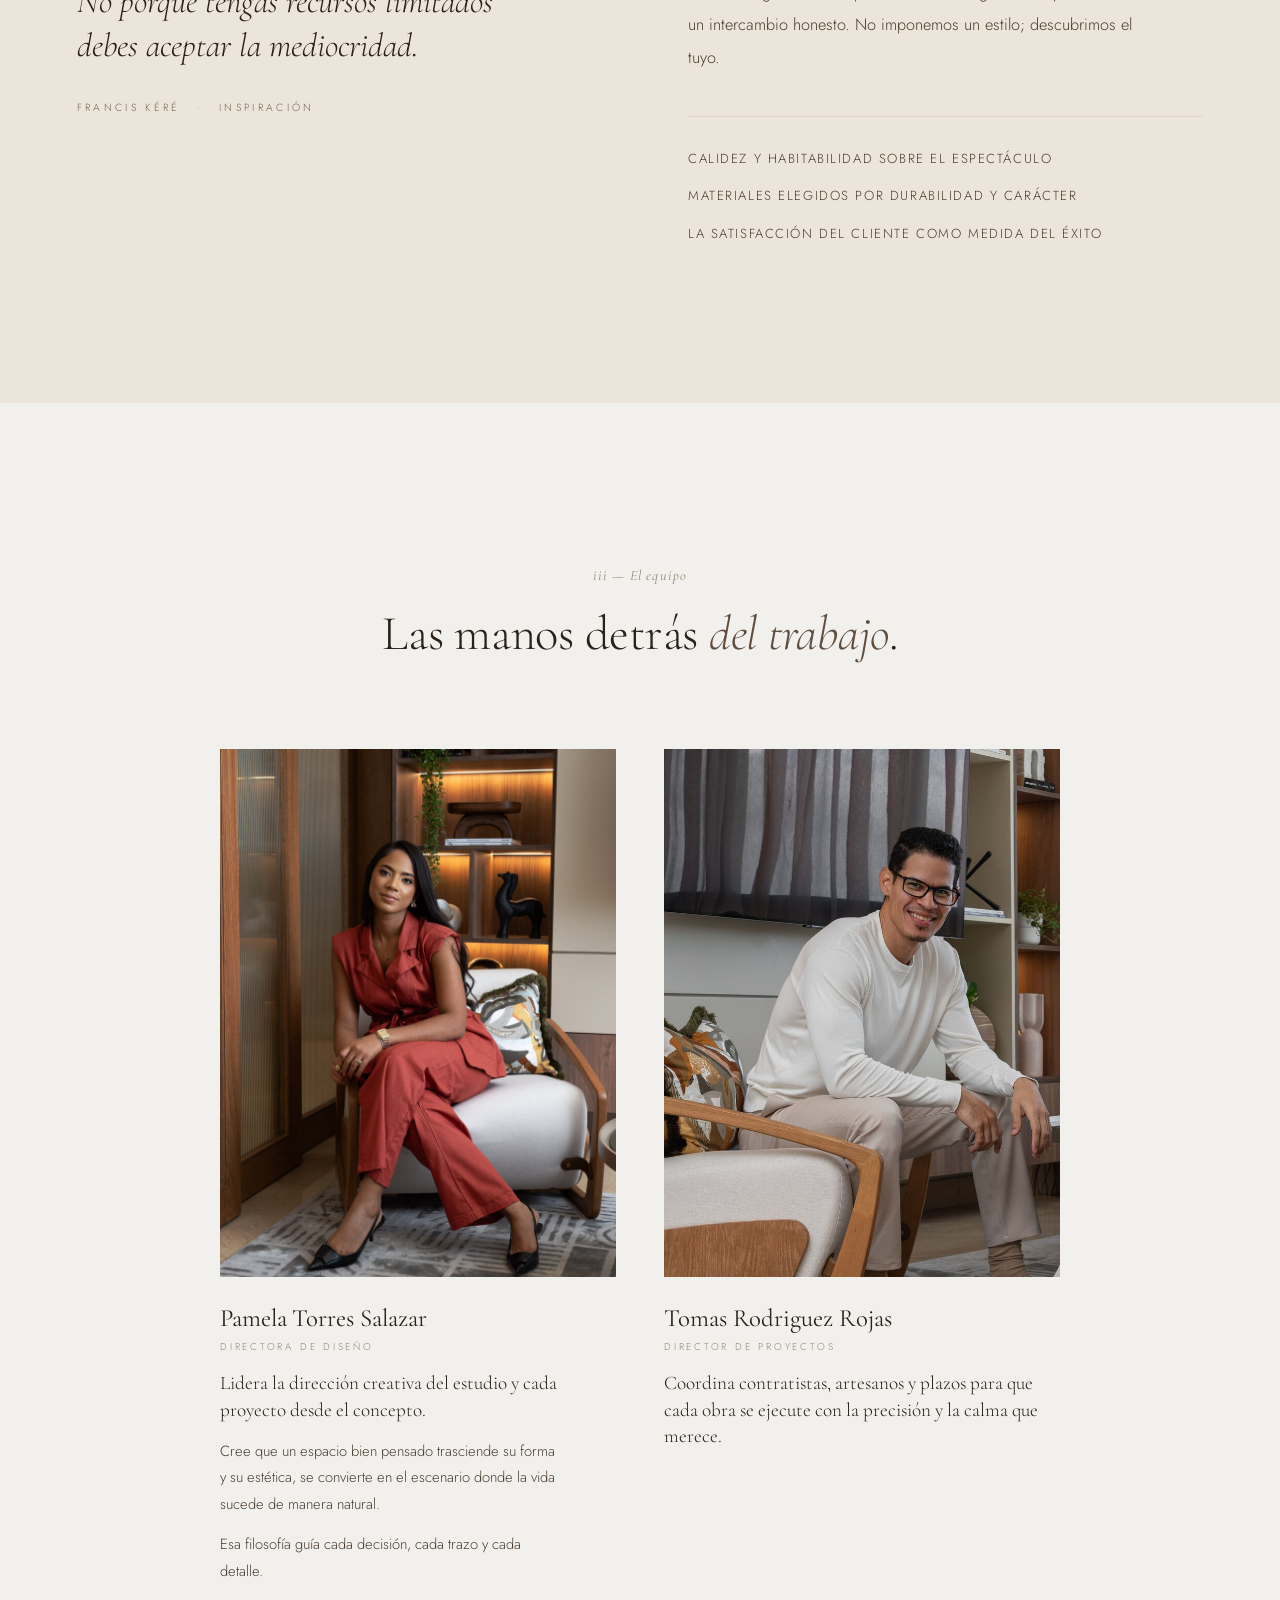
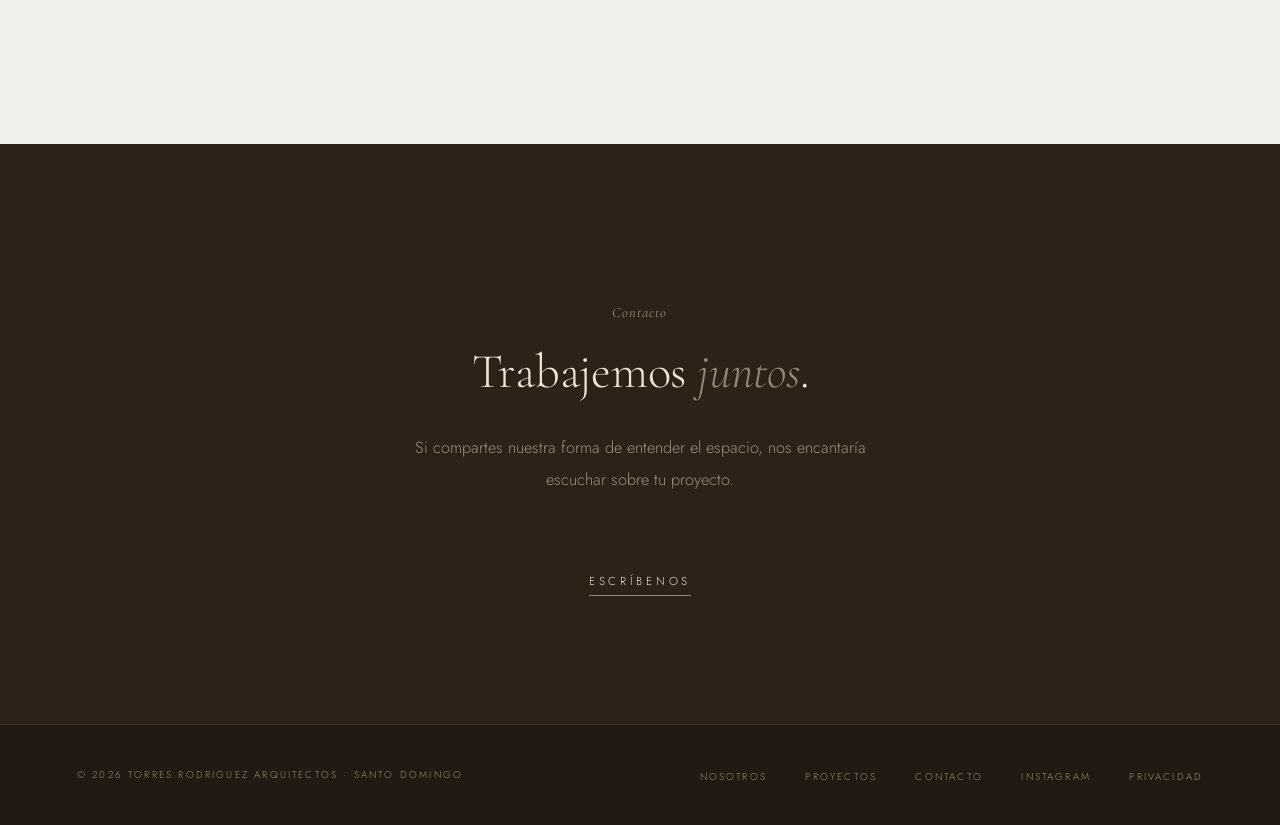
==== commit f4a16017: "Fix a11y/robustness bugs, cut image weight, align URLs with www host - Custom select: keyboard selec" ====
--- a/about.html
+++ b/about.html
@@ -3,6 +3,15 @@
 <head>
 <meta charset="UTF-8">
 <meta name="viewport" content="width=device-width, initial-scale=1.0">
+<!-- Apply saved dark theme before first paint (avoids a light flash) -->
+<script>try{if(localStorage.getItem('tr-theme')==='dark')document.documentElement.setAttribute('data-theme','dark')}catch(e){}</script>
+<!-- Google Tag Manager -->
+<script>(function(w,d,s,l,i){w[l]=w[l]||[];w[l].push({'gtm.start':
+new Date().getTime(),event:'gtm.js'});var f=d.getElementsByTagName(s)[0],
+j=d.createElement(s),dl=l!='dataLayer'?'&l='+l:'';j.async=true;j.src=
+'https://www.googletagmanager.com/gtm.js?id='+i+dl;f.parentNode.insertBefore(j,f);
+})(window,document,'script','dataLayer','GTM-M3QBFN9B');</script>
+<!-- End Google Tag Manager -->
 <link rel="icon" href="favicon.ico" sizes="any">
 <link rel="icon" type="image/png" sizes="32x32" href="assets/img/favicon-32.png">
 <link rel="icon" type="image/png" sizes="16x16" href="assets/img/favicon-16.png">
@@ -13,7 +22,7 @@
 <link rel="preconnect" href="https://fonts.googleapis.com">
 <link rel="preconnect" href="https://fonts.gstatic.com" crossorigin>
 <link href="https://fonts.googleapis.com/css2?family=Cormorant+Garamond:ital,wght@0,300;0,400;1,300;1,400&family=Jost:wght@300;400&display=swap" rel="stylesheet">
-<link rel="canonical" href="https://trarq.com/about.html">
+<link rel="canonical" href="https://www.trarq.com/about.html">
 <meta name="author" content="Torres Rodriguez Arquitectos">
 <meta name="theme-color" content="#F2F0ED" media="(prefers-color-scheme: light)">
 <meta name="theme-color" content="#1E1812" media="(prefers-color-scheme: dark)">
@@ -23,8 +32,8 @@
 <meta property="og:locale" content="es_DO">
 <meta property="og:title" content="Nosotros — Torres Rodriguez Arquitectos | Estudio de Arquitectura e Interiorismo en Santo Domingo">
 <meta property="og:description" content="Conoce a Torres Rodriguez Arquitectos: estudio de arquitectura, interiorismo y remodelación de servicio completo en Santo Domingo, fundado en 2018.">
-<meta property="og:url" content="https://trarq.com/about.html">
-<meta property="og:image" content="https://trarq.com/assets/img/og-image.png">
+<meta property="og:url" content="https://www.trarq.com/about.html">
+<meta property="og:image" content="https://www.trarq.com/assets/img/og-image.png">
 <meta property="og:image:width" content="1200">
 <meta property="og:image:height" content="630">
 <meta property="og:image:alt" content="Torres Rodriguez Arquitectos — Arquitectura & Diseño Interior">
@@ -32,10 +41,15 @@
 <meta name="twitter:card" content="summary_large_image">
 <meta name="twitter:title" content="Nosotros — Torres Rodriguez Arquitectos | Estudio de Arquitectura e Interiorismo en Santo Domingo">
 <meta name="twitter:description" content="Conoce a Torres Rodriguez Arquitectos: estudio de arquitectura, interiorismo y remodelación de servicio completo en Santo Domingo, fundado en 2018.">
-<meta name="twitter:image" content="https://trarq.com/assets/img/og-image.png">
+<meta name="twitter:image" content="https://www.trarq.com/assets/img/og-image.png">
 <link rel="stylesheet" href="assets/css/styles.css">
 </head>
 <body>
+<!-- Google Tag Manager (noscript) -->
+<noscript><iframe src="https://www.googletagmanager.com/ns.html?id=GTM-M3QBFN9B"
+height="0" width="0" style="display:none;visibility:hidden"></iframe></noscript>
+<!-- End Google Tag Manager (noscript) -->
+<a class="skip-link" href="#main">Saltar al contenido</a>
 
 <nav>
   <button class="nav-hamburger" id="navToggle" aria-label="Abrir menú" aria-expanded="false" type="button"><span></span><span></span><span></span></button>
@@ -70,7 +84,7 @@
     </button>
   </div>
 </nav>
-<div class="nav-mobile" id="navMobile" aria-hidden="true">
+<div class="nav-mobile" id="navMobile" inert>
   <ul class="nav-mobile-links">
     <li><a href="about.html" class="is-active">Nosotros</a></li>
     <li><a href="gallery.html">Proyectos</a></li>
@@ -78,6 +92,7 @@
   </ul>
 </div>
 
+<main id="main" tabindex="-1">
 <header class="page-hero">
   <div class="page-hero-inner">
     <span class="section-index">Nosotros</span>
@@ -92,9 +107,12 @@
 <section class="about">
   <div class="about-grid">
     <div class="about-visual reveal">
-      <img class="about-visual-img" src="assets/img/projects/merlot/02-foyer.jpg"
+      <picture>
+        <source type="image/webp" srcset="assets/img/projects/merlot/02-foyer.webp">
+        <img class="about-visual-img" src="assets/img/projects/merlot/02-foyer.jpg"
            alt="Proyecto Gran Merlot — foyer, Torres Rodriguez Arquitectos"
            loading="lazy" width="1066" height="1600">
+      </picture>
     </div>
     <div class="about-text reveal reveal-d1">
       <span class="section-index">i — Nuestra historia</span>
@@ -125,7 +143,7 @@
   <div class="reveal reveal-d1">
     <span class="section-index">ii — Filosofía</span>
     <h2 class="section-title">El diseño como <em>diálogo</em>.</h2>
-    <p class="phil-text" style="margin-top: 2rem;">
+    <p class="phil-text">
       Todo encargo comienza por escuchar. Los grandes espacios nacen de un intercambio
       honesto. No imponemos un estilo; descubrimos el tuyo.
     </p>
@@ -145,17 +163,17 @@
   <div class="team-grid">
     <div class="team-member reveal">
       <div class="team-photo">
-        <div class="team-photo-img" style="background-image: url('assets/img/team-portrait.jpg');"></div>
+        <img class="team-photo-img" src="assets/img/team-portrait.jpg" alt="Pamela Torres Salazar, Directora de Diseño" loading="lazy" width="800" height="1200">
       </div>
       <h3 class="team-name">Pamela Torres Salazar</h3>
       <p class="team-role">Directora de Diseño</p>
       <p class="team-bio-lede">Lidera la dirección creativa del estudio y cada proyecto desde el concepto.</p>
-      <p class="team-bio" style="margin-bottom: 0.9rem;">Cree que un espacio bien pensado trasciende su forma y su estética, se convierte en el escenario donde la vida sucede de manera natural.</p>
+      <p class="team-bio">Cree que un espacio bien pensado trasciende su forma y su estética, se convierte en el escenario donde la vida sucede de manera natural.</p>
       <p class="team-bio">Esa filosofía guía cada decisión, cada trazo y cada detalle.</p>
     </div>
     <div class="team-member reveal reveal-d1">
       <div class="team-photo">
-        <div class="team-photo-img" style="background-image: url('assets/img/team-portrait2.jpg');"></div>
+        <img class="team-photo-img" src="assets/img/team-portrait2.jpg" alt="Tomas Rodriguez Rojas, Director de Proyectos" loading="lazy" width="800" height="1022">
       </div>
       <h3 class="team-name">Tomas Rodriguez Rojas</h3>
       <p class="team-role">Director de Proyectos</p>
@@ -173,6 +191,8 @@
   </p>
   <a href="contact.html" class="link-underline reveal reveal-d2">Escríbenos</a>
 </section>
+
+</main>
 
 <footer>
   <p>© 2026 Torres Rodriguez Arquitectos · Santo Domingo</p>
--- a/assets/css/styles.css
+++ b/assets/css/styles.css
@@ -16,7 +16,7 @@
   --accent-deep:   #3F3327;
   --text:          #2A2118;
   --text-soft:     #4A3D30;
-  --text-muted:    #8B7E6B;
+  --text-muted:    #6F6556;
   --hairline:      rgba(95, 77, 62, 0.10);
   --hairline-2:    rgba(95, 77, 62, 0.18);
   --hairline-dk:   rgba(205, 190, 168, 0.14);
@@ -43,25 +43,6 @@
   --hairline-dk:   rgba(205, 190, 168, 0.10);
   --nav-bg:        rgba(30, 24, 18, 0.86);
 }
-[data-theme="light"] {
-  --bg:            #F2F0ED;
-  --bg-2:          #ECE6DA;
-  --bg-3:          #E5DCCB;
-  --bg-dark:       #2C2218;
-  --bg-dark-2:     #221A12;
-  --surface:       #CDBEA8;
-  --accent:        #5F4D3E;
-  --accent-mid:    #968774;
-  --accent-deep:   #3F3327;
-  --text:          #2A2118;
-  --text-soft:     #4A3D30;
-  --text-muted:    #8B7E6B;
-  --hairline:      rgba(95, 77, 62, 0.10);
-  --hairline-2:    rgba(95, 77, 62, 0.18);
-  --hairline-dk:   rgba(205, 190, 168, 0.14);
-  --nav-bg:        rgba(242, 240, 237, 0.86);
-}
-
 html { scroll-behavior: smooth; }
 body {
   font-family: 'Jost', sans-serif;
@@ -74,6 +55,17 @@
 }
 ::selection { background: var(--accent); color: var(--bg); }
 img { display: block; max-width: 100%; }
+.skip-link {
+  position: absolute; top: 0; left: 1rem; z-index: 1000;
+  padding: 0.8rem 1.2rem;
+  background: var(--accent); color: var(--bg);
+  font-size: 0.7rem; letter-spacing: 0.22em; text-transform: uppercase;
+  text-decoration: none;
+  transform: translateY(-120%);
+  transition: transform 0.2s ease;
+}
+.skip-link:focus { transform: none; }
+main:focus { outline: none; }
 
 /* ────────── NAV ────────── */
 nav {
@@ -204,16 +196,22 @@
   display: flex; align-items: center; justify-content: center;
   padding: 110px 6vw 6rem;
   margin-bottom: 5rem;
-  background:
-    linear-gradient(180deg, rgba(32, 22, 14, 0.42) 0%, rgba(32, 22, 14, 0.52) 55%, rgba(20, 14, 8, 0.68) 100%),
-    url('https://images.unsplash.com/photo-1721630175454-0ca4517bb530?w=1920&q=75&auto=format&fit=crop') center / cover no-repeat;
+  background: var(--bg-dark);
   text-align: center;
   overflow: hidden;
 }
-[data-theme="dark"] .hero {
-  background:
-    linear-gradient(180deg, rgba(15, 10, 5, 0.60) 0%, rgba(15, 10, 5, 0.68) 55%, rgba(10, 7, 4, 0.78) 100%),
-    url('https://images.unsplash.com/photo-1721630175454-0ca4517bb530?w=1920&q=75&auto=format&fit=crop') center / cover no-repeat;
+.hero-media,
+.hero-media img {
+  position: absolute; inset: 0;
+  width: 100%; height: 100%;
+}
+.hero-media img { object-fit: cover; object-position: center; }
+.hero::after {
+  content: ''; position: absolute; inset: 0; z-index: 1;
+  background: linear-gradient(180deg, rgba(32, 22, 14, 0.42) 0%, rgba(32, 22, 14, 0.52) 55%, rgba(20, 14, 8, 0.68) 100%);
+}
+[data-theme="dark"] .hero::after {
+  background: linear-gradient(180deg, rgba(15, 10, 5, 0.60) 0%, rgba(15, 10, 5, 0.68) 55%, rgba(10, 7, 4, 0.78) 100%);
 }
 
 .hero-content {
@@ -321,7 +319,6 @@
 }
 
 /* ────────── SHARED ────────── */
-.section-head { margin-bottom: 6rem; max-width: 720px; }
 .section-title {
   font-family: 'Cormorant Garamond', serif;
   font-size: clamp(2.2rem, 3.8vw, 3.4rem);
@@ -329,11 +326,6 @@
   color: var(--text); letter-spacing: -0.005em;
 }
 .section-title em { font-style: italic; color: var(--accent); }
-.section-lede {
-  font-size: 1.02rem; line-height: 1.95;
-  color: var(--text-soft); font-weight: 300;
-  max-width: 520px; margin-top: 1.8rem;
-}
 .section-index {
   font-family: 'Cormorant Garamond', serif;
   font-size: 0.9rem; font-weight: 400; font-style: italic;
@@ -405,8 +397,6 @@
 .project { grid-column: span 3; }
 .project.is-feature { grid-column: span 6; }
 .project.is-feature .project-img { aspect-ratio: 16 / 7; }
-.project.span-2 { grid-column: span 2; }
-.project.span-2 .project-img { aspect-ratio: 4 / 5; }
 
 .project-link { display: block; text-decoration: none; color: inherit; cursor: pointer; }
 .project-img {
@@ -497,7 +487,6 @@
 }
 .lb-project { color: rgba(242, 240, 237, 0.75); }
 
-.portfolio-foot { margin-top: 5rem; display: flex; justify-content: flex-end; }
 
 /* ────────── GALLERY (dedicated page) ────────── */
 .gallery {
@@ -505,6 +494,7 @@
   background: var(--bg);
   transition: background 0.6s ease;
 }
+.gallery-feature { margin-bottom: 4rem; }
 .gallery-grid {
   display: grid; grid-template-columns: repeat(6, 1fr);
   gap: 3.5rem 2.5rem;
@@ -534,6 +524,7 @@
 }
 .quote-attr-sep { color: var(--accent-mid); margin: 0 0.6rem; }
 
+.section-title + .phil-text { margin-top: 2rem; }
 .phil-text {
   font-size: 1.02rem; line-height: 2; color: var(--text-soft);
   font-weight: 300; margin-bottom: 1.4rem; max-width: 480px;
@@ -570,7 +561,8 @@
 }
 .team-photo-img {
   position: absolute; inset: 0;
-  background-size: cover; background-position: center;
+  width: 100%; height: 100%;
+  object-fit: cover; object-position: center;
   transition: transform 1.2s cubic-bezier(0.2, 0.7, 0.2, 1);
 }
 .team-member:hover .team-photo-img { transform: scale(1.045); }
@@ -588,6 +580,7 @@
   font-size: 1.2rem; font-weight: 300; line-height: 1.38;
   color: var(--text); margin-bottom: 0.9rem;
 }
+.team-bio + .team-bio { margin-top: 0.9rem; }
 .team-bio {
   font-size: 0.92rem; line-height: 1.8; color: var(--text-soft);
   font-weight: 300; max-width: 340px;
@@ -613,7 +606,6 @@
   color: var(--text-soft); font-weight: 300;
   margin: 1.6rem 0 2.4rem;
 }
-.insta-handle { color: var(--accent); font-style: italic; }
 .insta-grid {
   display: grid;
   grid-template-columns: repeat(2, 1fr);
@@ -624,30 +616,7 @@
   display: block;
   width: 100%;
 }
-.insta-tile {
-  display: block;
-  aspect-ratio: 1 / 1;
-  overflow: hidden;
-  position: relative;
-  background: var(--surface);
-}
-.insta-tile::before {
-  content: ''; position: absolute; inset: 0;
-  background: inherit;
-  filter: saturate(0.92);
-  transition: filter 0.6s ease, transform 0.8s cubic-bezier(0.2, 0.7, 0.2, 1);
-}
-.insta-tile::after {
-  content: ''; position: absolute; inset: 0;
-  background: rgba(42, 33, 24, 0); transition: background 0.4s;
-}
-.insta-tile:hover::before { filter: saturate(1.08); transform: scale(1.07); }
-.insta-tile:hover::after { background: rgba(42, 33, 24, 0.18); }
-
-.ig-1 { background: url('https://images.unsplash.com/photo-1598928387577-d49b6d399110?w=800&q=78&auto=format&fit=crop') center / cover no-repeat; }
-.ig-2 { background: url('https://images.unsplash.com/photo-1643376452350-97eadd2c417f?w=800&q=78&auto=format&fit=crop') center / cover no-repeat; }
-.ig-3 { background: url('https://images.unsplash.com/photo-1638885930125-85350348d266?w=800&q=78&auto=format&fit=crop') center / cover no-repeat; }
-.ig-4 { background: url('https://images.unsplash.com/photo-1585418694458-dc80a5c20294?w=800&q=78&auto=format&fit=crop') center / cover no-repeat; }
+
 
 /* ────────── CONTACT (home teaser, dark) ────────── */
 .contact {
@@ -656,7 +625,7 @@
   text-align: center;
   transition: background 0.6s ease;
 }
-.contact .section-index { color: rgba(205, 190, 168, 0.55); margin-bottom: 1.5rem; }
+.contact .section-index { color: rgba(205, 190, 168, 0.68); margin-bottom: 1.5rem; }
 .contact .section-title { color: #EDE5D2; max-width: 580px; margin: 0 auto; }
 .contact .section-title em { color: var(--accent-mid); }
 
@@ -671,7 +640,7 @@
 }
 .contact-detail-label {
   font-size: 0.6rem; letter-spacing: 0.32em; text-transform: uppercase;
-  color: rgba(205, 190, 168, 0.55); font-weight: 300;
+  color: rgba(205, 190, 168, 0.68); font-weight: 300;
   margin-bottom: 0.7rem;
 }
 .contact-detail-val {
@@ -765,8 +734,7 @@
   color: var(--text-muted); font-weight: 300; margin-bottom: 0.7rem;
 }
 .field input,
-.field textarea,
-.field select {
+.field textarea {
   width: 100%;
   background: transparent;
   border: none;
@@ -778,7 +746,6 @@
   transition: border-color 0.4s ease;
 }
 .field textarea { resize: vertical; min-height: 90px; line-height: 1.7; }
-.field select { cursor: pointer; }
 
 /* ────────── CUSTOM SELECT ────────── */
 .cs {
@@ -799,15 +766,15 @@
   transition: border-color 0.4s ease;
 }
 .cs-trigger:focus { outline: none; border-bottom-color: var(--accent); }
-.cs[aria-expanded="true"] .cs-trigger { border-bottom-color: var(--accent); }
+.cs.is-open .cs-trigger { border-bottom-color: var(--accent); }
 .cs-val { overflow: hidden; text-overflow: ellipsis; white-space: nowrap; min-width: 0; }
-.cs-val.is-placeholder { color: var(--text-muted); opacity: 0.55; }
+.cs-val.is-placeholder { color: var(--text-muted); opacity: 0.8; }
 .cs-arrow {
   flex-shrink: 0;
   color: var(--text-muted);
   transition: transform 0.3s ease, color 0.3s ease;
 }
-.cs[aria-expanded="true"] .cs-arrow { transform: rotate(180deg); color: var(--accent); }
+.cs.is-open .cs-arrow { transform: rotate(180deg); color: var(--accent); }
 .cs-panel {
   position: absolute; top: calc(100% + 2px); left: 0; right: 0; z-index: 200;
   background: var(--bg-2);
@@ -816,7 +783,7 @@
   opacity: 0; visibility: hidden; transform: translateY(-6px);
   transition: opacity 0.2s ease, transform 0.2s ease, visibility 0.2s, background 0.6s ease;
 }
-.cs[aria-expanded="true"] .cs-panel {
+.cs.is-open .cs-panel {
   opacity: 1; visibility: visible; transform: none;
   transition: opacity 0.2s ease, transform 0.2s ease, visibility 0s;
 }
@@ -839,10 +806,9 @@
 .cs-opt.is-selected { color: var(--accent); }
 .cs-opt.is-selected::before { content: '—'; margin-right: 0.5rem; color: var(--accent-mid); font-size: 0.7rem; }
 .field input::placeholder,
-.field textarea::placeholder { color: var(--text-muted); opacity: 0.55; }
+.field textarea::placeholder { color: var(--text-muted); opacity: 0.8; }
 .field input:focus,
-.field textarea:focus,
-.field select:focus { outline: none; border-bottom-color: var(--accent); }
+.field textarea:focus { outline: none; border-bottom-color: var(--accent); }
 .field-row { display: grid; grid-template-columns: 1fr 1fr; gap: 1.6rem; }
 
 .btn-submit {
@@ -860,6 +826,14 @@
 .btn-submit:active { transform: translateY(1px); }
 .btn-submit:disabled { opacity: 0.55; cursor: default; letter-spacing: 0.28em; }
 
+.field.has-error input,
+.field.has-error textarea { border-bottom-color: #B4543E; }
+.field-error {
+  font-size: 0.68rem; letter-spacing: 0.06em;
+  color: #B4543E; margin-top: 0.45rem; font-weight: 300;
+}
+
+.form-honeypot { display: none; }
 .form-status {
   margin-top: 1.6rem; font-size: 0.9rem; line-height: 1.6;
   font-weight: 300; min-height: 1.2em;
@@ -957,12 +931,12 @@
 }
 footer p {
   font-size: 0.62rem; letter-spacing: 0.22em; text-transform: uppercase;
-  color: rgba(205, 190, 168, 0.42); font-weight: 300;
+  color: rgba(205, 190, 168, 0.68); font-weight: 300;
 }
 .footer-links { display: flex; gap: 2.4rem; list-style: none; }
 .footer-links a {
   font-size: 0.62rem; letter-spacing: 0.22em; text-transform: uppercase;
-  color: rgba(205, 190, 168, 0.42); text-decoration: none;
+  color: rgba(205, 190, 168, 0.68); text-decoration: none;
   transition: color 0.3s;
 }
 .footer-links a:hover { color: var(--accent-mid); }
@@ -1000,7 +974,6 @@
 
   .gallery { padding: 3rem 2.5rem 8rem; }
   .gallery-grid { gap: 2.8rem 1.8rem; }
-  .project.span-2 { grid-column: span 3; }
 
   .philosophy { padding: 7rem 4rem; grid-template-columns: 1fr; gap: 4rem; }
 
@@ -1044,7 +1017,6 @@
   .about { padding: 2.5rem 1.75rem 5.5rem; }
   .about-grid { gap: 3rem; }
   .about-visual { max-width: none; }
-  .section-head { margin-bottom: 4rem; }
 
   .portfolio { padding: 5.5rem 1.75rem; }
   .portfolio-head { flex-direction: column; align-items: flex-start; gap: 1.2rem; margin-bottom: 3.5rem; }
@@ -1058,7 +1030,6 @@
 
   .gallery { padding: 2.5rem 1.75rem 6.5rem; }
   .gallery-grid { gap: 3rem 1rem; }
-  .project.span-2 { grid-column: span 6; }
 
   .philosophy { padding: 6rem 2.5rem; gap: 3rem; }
 
